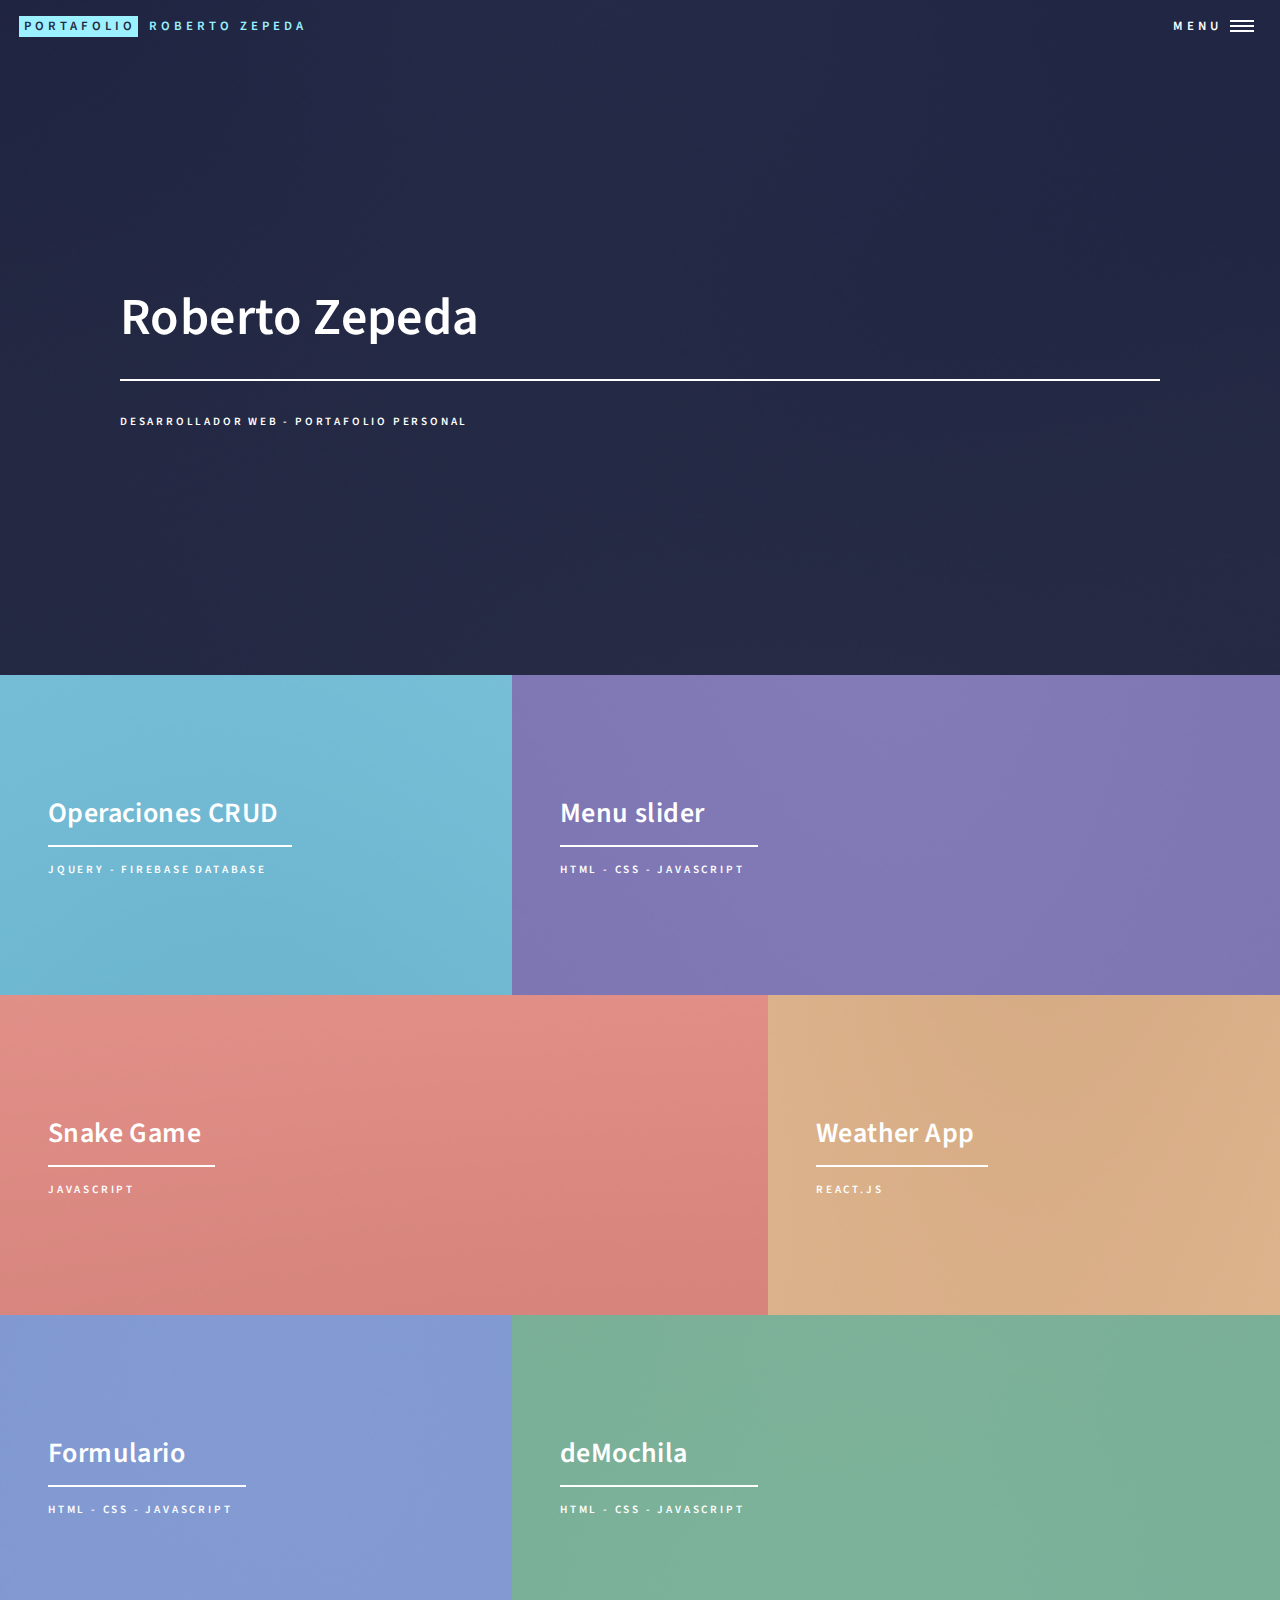
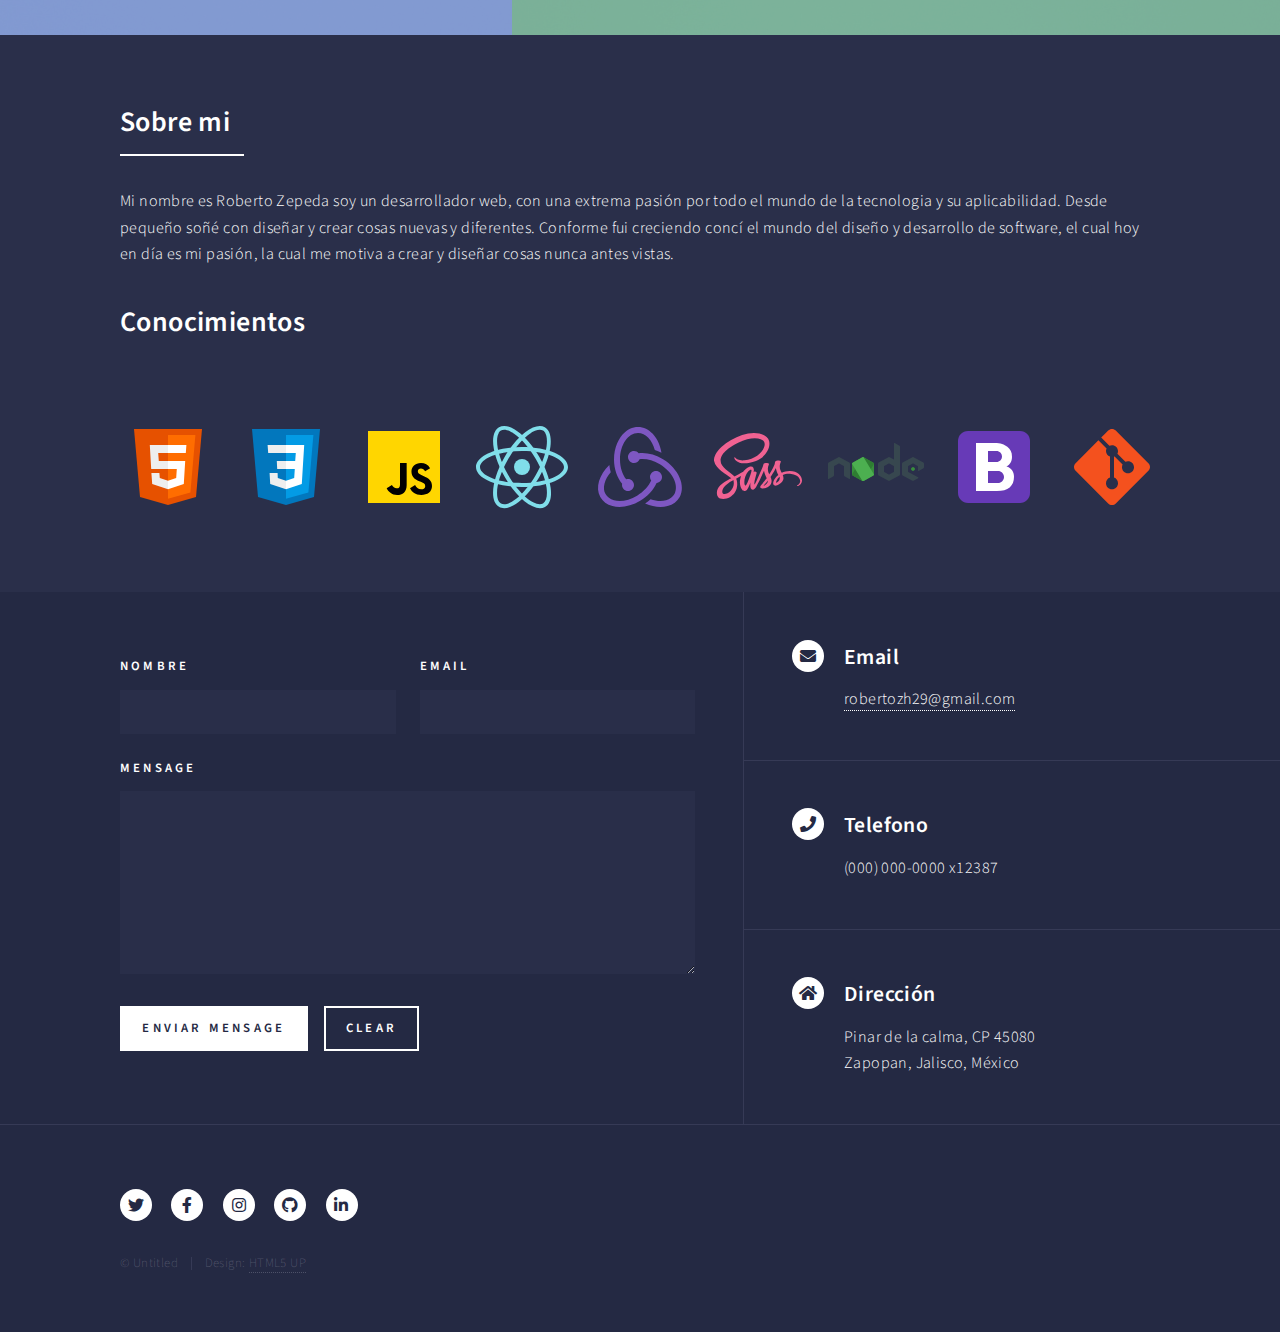
==== index.html @ 79d181b9 "se agrego proyecto CRUD al portafolio" ====
<!DOCTYPE HTML>
<html>
	<head>
		<title>Roberto Zepeda</title>
		<meta charset="utf-8" />
		<meta name="viewport" content="width=device-width, initial-scale=1, user-scalable=no" />
		<link rel="stylesheet" href="assets/css/main.css" />
		<noscript><link rel="stylesheet" href="assets/css/noscript.css" /></noscript>
	</head>
	<body class="is-preload">

		<!-- Wrapper -->
			<div id="wrapper">

				<!-- Header -->
					<header id="header" class="alt">
						<a href="index.html" class="logo"><strong>Portafolio</strong> <span>Roberto Zepeda</span></a>
						<nav>
							<a href="#menu">Menu</a>
						</nav>
					</header>

				<!-- Menu -->
					<nav id="menu">
						<ul class="links">
							<li><a href="index.html">Inicio</a></li>
							<li><a href="#main">Proyectos</a></li>
							<li><a href="#two">Sobre mi</a></li>
							<li><a href="#contact">Contacto</a></li>
						</ul>
						
					</nav>

				<!-- Banner -->
					<section id="banner" class="major">
						<div class="inner">
							<header class="major">
								<h1>Roberto Zepeda </h1>
							</header>
							<div class="content">
								<p>Desarrollador Web - Portafolio personal</p>
							</div>
						</div>
					</section>

				<!-- Main -->
					<div id="main">

						<!-- One -->
							<section id="one" class="tiles">
								<article>
									<span class="image">
										<img src="images/pic01.jpg" alt="" />
									</span>
									<header class="major">
										<h3><a href="https://robertozh29.github.io/CRUD/" target="_blank" class="link">Operaciones CRUD</a></h3>
										<p>Jquery - Firebase database</p>
									</header>
								</article>
								<article>
									<span class="image">
										<img src="images/pic02.jpg" alt="" />
									</span>
									<header class="major">
										<h3><a href="https://robertozh29.github.io/menu-slider/" target="_blank" class="link">Menu slider</a></h3>
										<p>HTML - CSS - JavaScript</p>
									</header>
								</article>
								<article>
									<span class="image">
										<img src="images/pic03.jpg" alt="" />
									</span>
									<header class="major">
										<h3><a href="https://robertozh29.github.io/snakegame/" target="_blank" class="link">Snake Game</a></h3>
										<p>JavaScript</p>
									</header>
								</article>
								<article>
									<span class="image">
										<img src="images/pic04.jpg" alt="" />
									</span>
									<header class="major">
										<h3><a href="https://weather-app-c31f2.web.app/" target="_blank"  class="link">Weather App</a></h3>
										<p>React.js</p>
									</header>
								</article>
								<article>
									<span class="image">
										<img src="images/pic05.jpg" alt="" />
									</span>
									<header class="major">
										<h3><a href="form-validator/index.html" target="_blank" class="link">Formulario</a></h3>
										<p>HTML - CSS - JavaScript</p>
									</header>
								</article>
								<article>
									<span class="image">
										<img src="images/pic06.jpg" alt="" />
									</span>
									<header class="major">
										<h3><a href="https://robertozh29.github.io/deMochila/" target="_blank" class="link">deMochila</a></h3>
										<p>HTML - CSS - JavaScript</p>
									</header>
								</article>
							</section>

						<!-- Two -->
							<section id="two">
								<div class="inner">
									<header class="major">
										<h2>Sobre mi</h2>
									</header>
									<p>Mi nombre es Roberto Zepeda soy un desarrollador web, con una extrema pasión por todo el mundo de la tecnologia y su aplicabilidad. Desde pequeño soñé con diseñar y crear cosas nuevas y diferentes. Conforme fui creciendo concí el mundo del diseño y desarrollo de software, el cual hoy en día es mi pasión, la cual me motiva a crear y diseñar cosas nunca antes vistas.</p>
									<h2>Conocimientos</h2>
									<div class="conocimientos">
										<img src="img/html.svg" alt="HTML5">
										<img src="img/css.svg" alt="CSS3">
										<img src="img/JS.svg" alt="JavaScript">
										<img src="img/react.svg" alt="React.js">
										<img src="img/redux.svg" alt="Redux">
										<img src="img/sass.svg" alt="sass">
										<img src="img/node.svg" alt="Node.js">
										<img src="img/bootstrap.svg" alt="Bootstrap">
										<img src="img/git.svg" alt="Git">
										
										
										
										

										
									</div>
									
								</div>
							</section>

					</div>

				<!-- Contact -->
					<section id="contact">
						<div class="inner">
							<section>
								<form method="post" action="#">
									<div class="fields">
										<div class="field half">
											<label for="name">Nombre</label>
											<input type="text" name="name" id="name" />
										</div>
										<div class="field half">
											<label for="email">Email</label>
											<input type="text" name="email" id="email" />
										</div>
										<div class="field">
											<label for="message">Mensage</label>
											<textarea name="message" id="message" rows="6"></textarea>
										</div>
									</div>
									<ul class="actions">
										<li><input type="submit" value="Enviar Mensage" class="primary" /></li>
										<li><input type="reset" value="Clear" /></li>
									</ul>
								</form>
							</section>
							<section class="split">
								<section>
									<div class="contact-method">
										<span class="icon solid alt fa-envelope"></span>
										<h3>Email</h3>
										<a href="#">robertozh29@gmail.com</a>
									</div>
								</section>
								<section>
									<div class="contact-method">
										<span class="icon solid alt fa-phone"></span>
										<h3>Telefono</h3>
										<span>(000) 000-0000 x12387</span>
									</div>
								</section>
								<section>
									<div class="contact-method">
										<span class="icon solid alt fa-home"></span>
										<h3>Dirección</h3>
										<span>Pinar de la calma, CP 45080<br />
											Zapopan, Jalisco, México</span>
									</div>
								</section>
							</section>
						</div>
					</section>

				<!-- Footer -->
					<footer id="footer">
						<div class="inner">
							<ul class="icons">
								<li><a href="#" class="icon brands alt fa-twitter"><span class="label">Twitter</span></a></li>
								<li><a href="#" class="icon brands alt fa-facebook-f"><span class="label">Facebook</span></a></li>
								<li><a target="_blank" href="https://www.instagram.com/roberto__zepeda/" class="icon brands alt fa-instagram"><span class="label">Instagram</span></a></li>
								<li><a href="#" class="icon brands alt fa-github"><span class="label">GitHub</span></a></li>
								<li><a href="#" class="icon brands alt fa-linkedin-in"><span class="label">LinkedIn</span></a></li>
							</ul>
							<ul class="copyright">
								<li>&copy; Untitled</li><li>Design: <a href="https://html5up.net">HTML5 UP</a></li>
							</ul>
						</div>
					</footer>

			</div>

		<!-- Scripts -->
			<script src="assets/js/jquery.min.js"></script>
			<script src="assets/js/jquery.scrolly.min.js"></script>
			<script src="assets/js/jquery.scrollex.min.js"></script>
			<script src="assets/js/browser.min.js"></script>
			<script src="assets/js/breakpoints.min.js"></script>
			<script src="assets/js/util.js"></script>
			<script src="assets/js/main.js"></script>

	</body>
</html>
---- assets/css/main.css ----
@import url(fontawesome-all.min.css);
@import url("https://fonts.googleapis.com/css?family=Source+Sans+Pro:300,300italic,600,600italic");


html, body, div, span, applet, object,
iframe, h1, h2, h3, h4, h5, h6, p, blockquote,
pre, a, abbr, acronym, address, big, cite,
code, del, dfn, em, img, ins, kbd, q, s, samp,
small, strike, strong, sub, sup, tt, var, b,
u, i, center, dl, dt, dd, ol, ul, li, fieldset,
form, label, legend, table, caption, tbody,
tfoot, thead, tr, th, td, article, aside,
canvas, details, embed, figure, figcaption,
footer, header, hgroup, menu, nav, output, ruby,
section, summary, time, mark, audio, video {
	margin: 0;
	padding: 0;
	border: 0;
	font-size: 100%;
	font: inherit;
	vertical-align: baseline;}

article, aside, details, figcaption, figure,
footer, header, hgroup, menu, nav, section {
	display: block;}

body {
	line-height: 1;
}

ol, ul {
	list-style: none;
}

blockquote, q {
	quotes: none;
}

	blockquote:before, blockquote:after, q:before, q:after {
		content: '';
		content: none;
	}

table {
	border-collapse: collapse;
	border-spacing: 0;
}

body {
	-webkit-text-size-adjust: none;
}

mark {
	background-color: transparent;
	color: inherit;
}

input::-moz-focus-inner {
	border: 0;
	padding: 0;
}

input, select, textarea {
	-moz-appearance: none;
	-webkit-appearance: none;
	-ms-appearance: none;
	appearance: none;
}

/* Basic */

	@-ms-viewport {
		width: device-width;
	}

	body {
		-ms-overflow-style: scrollbar;
	}

	@media screen and (max-width: 480px) {

		html, body {
			min-width: 320px;
		}

	}

	html {
		box-sizing: border-box;
	}

	*, *:before, *:after {
		box-sizing: inherit;
	}

	body {
		background: #242943;
	}

		body.is-preload *, body.is-preload *:before, body.is-preload *:after {
			-moz-animation: none !important;
			-webkit-animation: none !important;
			-ms-animation: none !important;
			animation: none !important;
			-moz-transition: none !important;
			-webkit-transition: none !important;
			-ms-transition: none !important;
			transition: none !important;
		}

/* Type */

	body, input, select, textarea {
		color: #ffffff;
		font-family: "Source Sans Pro", Helvetica, sans-serif;
		font-size: 17pt;
		font-weight: 300;
		letter-spacing: 0.025em;
		line-height: 1.65;
	}

		@media screen and (max-width: 1680px) {

			body, input, select, textarea {
				font-size: 14pt;
			}

		}

		@media screen and (max-width: 1280px) {

			body, input, select, textarea {
				font-size: 12pt;
			}

		}

		@media screen and (max-width: 360px) {

			body, input, select, textarea {
				font-size: 11pt;
			}

		}

	a {
		-moz-transition: color 0.2s ease-in-out, border-bottom-color 0.2s ease-in-out;
		-webkit-transition: color 0.2s ease-in-out, border-bottom-color 0.2s ease-in-out;
		-ms-transition: color 0.2s ease-in-out, border-bottom-color 0.2s ease-in-out;
		transition: color 0.2s ease-in-out, border-bottom-color 0.2s ease-in-out;
		border-bottom: dotted 1px;
		color: inherit;
		text-decoration: none;
	}

		a:hover {
			border-bottom-color: transparent;
			color: #9bf1ff !important;
		}

		a:active {
			color: #53e3fb !important;
		}

	strong, b {
		color: #ffffff;
		font-weight: 600;
	}

	em, i {
		font-style: italic;
	}

	p {
		margin: 0 0 2em 0;
	}

	h1, h2, h3, h4, h5, h6 {
		color: #ffffff;
		font-weight: 600;
		line-height: 1.65;
		margin: 0 0 1em 0;
	}

		h1 a, h2 a, h3 a, h4 a, h5 a, h6 a {
			color: inherit;
			border-bottom: 0;
		}

	h1 {
		font-size: 2.5em;
	}

	h2 {
		font-size: 1.75em;
	}

	h3 {
		font-size: 1.35em;
	}

	h4 {
		font-size: 1.1em;
	}

	h5 {
		font-size: 0.9em;
	}

	h6 {
		font-size: 0.7em;
	}

	@media screen and (max-width: 736px) {

		h1 {
			font-size: 2em;
		}

		h2 {
			font-size: 1.5em;
		}

		h3 {
			font-size: 1.25em;
		}

	}

	sub {
		font-size: 0.8em;
		position: relative;
		top: 0.5em;
	}

	sup {
		font-size: 0.8em;
		position: relative;
		top: -0.5em;
	}

	blockquote {
		border-left: solid 4px rgba(212, 212, 255, 0.1);
		font-style: italic;
		margin: 0 0 2em 0;
		padding: 0.5em 0 0.5em 2em;
	}

	code {
		background: rgba(212, 212, 255, 0.035);
		font-family: "Courier New", monospace;
		font-size: 0.9em;
		margin: 0 0.25em;
		padding: 0.25em 0.65em;
	}

	pre {
		-webkit-overflow-scrolling: touch;
		font-family: "Courier New", monospace;
		font-size: 0.9em;
		margin: 0 0 2em 0;
	}

		pre code {
			display: block;
			line-height: 1.75;
			padding: 1em 1.5em;
			overflow-x: auto;
		}

	hr {
		border: 0;
		border-bottom: solid 1px rgba(212, 212, 255, 0.1);
		margin: 2em 0;
	}

		hr.major {
			margin: 3em 0;
		}

	.align-left {
		text-align: left;
	}

	.align-center {
		text-align: center;
	}

	.align-right {
		text-align: right;
	}

/* Row */

	.row {
		display: flex;
		flex-wrap: wrap;
		box-sizing: border-box;
		align-items: stretch;
	}

		.row > * {
			box-sizing: border-box;
		}

		.row.gtr-uniform > * > :last-child {
			margin-bottom: 0;
		}

		.row.aln-left {
			justify-content: flex-start;
		}

		.row.aln-center {
			justify-content: center;
		}

		.row.aln-right {
			justify-content: flex-end;
		}

		.row.aln-top {
			align-items: flex-start;
		}

		.row.aln-middle {
			align-items: center;
		}

		.row.aln-bottom {
			align-items: flex-end;
		}

		.row > .imp {
			order: -1;
		}

		.row > .col-1 {
			width: 8.33333%;
		}

		.row > .off-1 {
			margin-left: 8.33333%;
		}

		.row > .col-2 {
			width: 16.66667%;
		}

		.row > .off-2 {
			margin-left: 16.66667%;
		}

		.row > .col-3 {
			width: 25%;
		}

		.row > .off-3 {
			margin-left: 25%;
		}

		.row > .col-4 {
			width: 33.33333%;
		}

		.row > .off-4 {
			margin-left: 33.33333%;
		}

		.row > .col-5 {
			width: 41.66667%;
		}

		.row > .off-5 {
			margin-left: 41.66667%;
		}

		.row > .col-6 {
			width: 50%;
		}

		.row > .off-6 {
			margin-left: 50%;
		}

		.row > .col-7 {
			width: 58.33333%;
		}

		.row > .off-7 {
			margin-left: 58.33333%;
		}

		.row > .col-8 {
			width: 66.66667%;
		}

		.row > .off-8 {
			margin-left: 66.66667%;
		}

		.row > .col-9 {
			width: 75%;
		}

		.row > .off-9 {
			margin-left: 75%;
		}

		.row > .col-10 {
			width: 83.33333%;
		}

		.row > .off-10 {
			margin-left: 83.33333%;
		}

		.row > .col-11 {
			width: 91.66667%;
		}

		.row > .off-11 {
			margin-left: 91.66667%;
		}

		.row > .col-12 {
			width: 100%;
		}

		.row > .off-12 {
			margin-left: 100%;
		}

		.row.gtr-0 {
			margin-top: 0;
			margin-left: 0em;
		}

			.row.gtr-0 > * {
				padding: 0 0 0 0em;
			}

			.row.gtr-0.gtr-uniform {
				margin-top: 0em;
			}

				.row.gtr-0.gtr-uniform > * {
					padding-top: 0em;
				}

		.row.gtr-25 {
			margin-top: 0;
			margin-left: -0.5em;
		}

			.row.gtr-25 > * {
				padding: 0 0 0 0.5em;
			}

			.row.gtr-25.gtr-uniform {
				margin-top: -0.5em;
			}

				.row.gtr-25.gtr-uniform > * {
					padding-top: 0.5em;
				}

		.row.gtr-50 {
			margin-top: 0;
			margin-left: -1em;
		}

			.row.gtr-50 > * {
				padding: 0 0 0 1em;
			}

			.row.gtr-50.gtr-uniform {
				margin-top: -1em;
			}

				.row.gtr-50.gtr-uniform > * {
					padding-top: 1em;
				}

		.row {
			margin-top: 0;
			margin-left: -2em;
		}

			.row > * {
				padding: 0 0 0 2em;
			}

			.row.gtr-uniform {
				margin-top: -2em;
			}

				.row.gtr-uniform > * {
					padding-top: 2em;
				}

		.row.gtr-150 {
			margin-top: 0;
			margin-left: -3em;
		}

			.row.gtr-150 > * {
				padding: 0 0 0 3em;
			}

			.row.gtr-150.gtr-uniform {
				margin-top: -3em;
			}

				.row.gtr-150.gtr-uniform > * {
					padding-top: 3em;
				}

		.row.gtr-200 {
			margin-top: 0;
			margin-left: -4em;
		}

			.row.gtr-200 > * {
				padding: 0 0 0 4em;
			}

			.row.gtr-200.gtr-uniform {
				margin-top: -4em;
			}

				.row.gtr-200.gtr-uniform > * {
					padding-top: 4em;
				}

		@media screen and (max-width: 1680px) {

			.row {
				display: flex;
				flex-wrap: wrap;
				box-sizing: border-box;
				align-items: stretch;
			}

				.row > * {
					box-sizing: border-box;
				}

				.row.gtr-uniform > * > :last-child {
					margin-bottom: 0;
				}

				.row.aln-left {
					justify-content: flex-start;
				}

				.row.aln-center {
					justify-content: center;
				}

				.row.aln-right {
					justify-content: flex-end;
				}

				.row.aln-top {
					align-items: flex-start;
				}

				.row.aln-middle {
					align-items: center;
				}

				.row.aln-bottom {
					align-items: flex-end;
				}

				.row > .imp-xlarge {
					order: -1;
				}

				.row > .col-1-xlarge {
					width: 8.33333%;
				}

				.row > .off-1-xlarge {
					margin-left: 8.33333%;
				}

				.row > .col-2-xlarge {
					width: 16.66667%;
				}

				.row > .off-2-xlarge {
					margin-left: 16.66667%;
				}

				.row > .col-3-xlarge {
					width: 25%;
				}

				.row > .off-3-xlarge {
					margin-left: 25%;
				}

				.row > .col-4-xlarge {
					width: 33.33333%;
				}

				.row > .off-4-xlarge {
					margin-left: 33.33333%;
				}

				.row > .col-5-xlarge {
					width: 41.66667%;
				}

				.row > .off-5-xlarge {
					margin-left: 41.66667%;
				}

				.row > .col-6-xlarge {
					width: 50%;
				}

				.row > .off-6-xlarge {
					margin-left: 50%;
				}

				.row > .col-7-xlarge {
					width: 58.33333%;
				}

				.row > .off-7-xlarge {
					margin-left: 58.33333%;
				}

				.row > .col-8-xlarge {
					width: 66.66667%;
				}

				.row > .off-8-xlarge {
					margin-left: 66.66667%;
				}

				.row > .col-9-xlarge {
					width: 75%;
				}

				.row > .off-9-xlarge {
					margin-left: 75%;
				}

				.row > .col-10-xlarge {
					width: 83.33333%;
				}

				.row > .off-10-xlarge {
					margin-left: 83.33333%;
				}

				.row > .col-11-xlarge {
					width: 91.66667%;
				}

				.row > .off-11-xlarge {
					margin-left: 91.66667%;
				}

				.row > .col-12-xlarge {
					width: 100%;
				}

				.row > .off-12-xlarge {
					margin-left: 100%;
				}

				.row.gtr-0 {
					margin-top: 0;
					margin-left: 0em;
				}

					.row.gtr-0 > * {
						padding: 0 0 0 0em;
					}

					.row.gtr-0.gtr-uniform {
						margin-top: 0em;
					}

						.row.gtr-0.gtr-uniform > * {
							padding-top: 0em;
						}

				.row.gtr-25 {
					margin-top: 0;
					margin-left: -0.5em;
				}

					.row.gtr-25 > * {
						padding: 0 0 0 0.5em;
					}

					.row.gtr-25.gtr-uniform {
						margin-top: -0.5em;
					}

						.row.gtr-25.gtr-uniform > * {
							padding-top: 0.5em;
						}

				.row.gtr-50 {
					margin-top: 0;
					margin-left: -1em;
				}

					.row.gtr-50 > * {
						padding: 0 0 0 1em;
					}

					.row.gtr-50.gtr-uniform {
						margin-top: -1em;
					}

						.row.gtr-50.gtr-uniform > * {
							padding-top: 1em;
						}

				.row {
					margin-top: 0;
					margin-left: -2em;
				}

					.row > * {
						padding: 0 0 0 2em;
					}

					.row.gtr-uniform {
						margin-top: -2em;
					}

						.row.gtr-uniform > * {
							padding-top: 2em;
						}

				.row.gtr-150 {
					margin-top: 0;
					margin-left: -3em;
				}

					.row.gtr-150 > * {
						padding: 0 0 0 3em;
					}

					.row.gtr-150.gtr-uniform {
						margin-top: -3em;
					}

						.row.gtr-150.gtr-uniform > * {
							padding-top: 3em;
						}

				.row.gtr-200 {
					margin-top: 0;
					margin-left: -4em;
				}

					.row.gtr-200 > * {
						padding: 0 0 0 4em;
					}

					.row.gtr-200.gtr-uniform {
						margin-top: -4em;
					}

						.row.gtr-200.gtr-uniform > * {
							padding-top: 4em;
						}

		}

		@media screen and (max-width: 1280px) {

			.row {
				display: flex;
				flex-wrap: wrap;
				box-sizing: border-box;
				align-items: stretch;
			}

				.row > * {
					box-sizing: border-box;
				}

				.row.gtr-uniform > * > :last-child {
					margin-bottom: 0;
				}

				.row.aln-left {
					justify-content: flex-start;
				}

				.row.aln-center {
					justify-content: center;
				}

				.row.aln-right {
					justify-content: flex-end;
				}

				.row.aln-top {
					align-items: flex-start;
				}

				.row.aln-middle {
					align-items: center;
				}

				.row.aln-bottom {
					align-items: flex-end;
				}

				.row > .imp-large {
					order: -1;
				}

				.row > .col-1-large {
					width: 8.33333%;
				}

				.row > .off-1-large {
					margin-left: 8.33333%;
				}

				.row > .col-2-large {
					width: 16.66667%;
				}

				.row > .off-2-large {
					margin-left: 16.66667%;
				}

				.row > .col-3-large {
					width: 25%;
				}

				.row > .off-3-large {
					margin-left: 25%;
				}

				.row > .col-4-large {
					width: 33.33333%;
				}

				.row > .off-4-large {
					margin-left: 33.33333%;
				}

				.row > .col-5-large {
					width: 41.66667%;
				}

				.row > .off-5-large {
					margin-left: 41.66667%;
				}

				.row > .col-6-large {
					width: 50%;
				}

				.row > .off-6-large {
					margin-left: 50%;
				}

				.row > .col-7-large {
					width: 58.33333%;
				}

				.row > .off-7-large {
					margin-left: 58.33333%;
				}

				.row > .col-8-large {
					width: 66.66667%;
				}

				.row > .off-8-large {
					margin-left: 66.66667%;
				}

				.row > .col-9-large {
					width: 75%;
				}

				.row > .off-9-large {
					margin-left: 75%;
				}

				.row > .col-10-large {
					width: 83.33333%;
				}

				.row > .off-10-large {
					margin-left: 83.33333%;
				}

				.row > .col-11-large {
					width: 91.66667%;
				}

				.row > .off-11-large {
					margin-left: 91.66667%;
				}

				.row > .col-12-large {
					width: 100%;
				}

				.row > .off-12-large {
					margin-left: 100%;
				}

				.row.gtr-0 {
					margin-top: 0;
					margin-left: 0em;
				}

					.row.gtr-0 > * {
						padding: 0 0 0 0em;
					}

					.row.gtr-0.gtr-uniform {
						margin-top: 0em;
					}

						.row.gtr-0.gtr-uniform > * {
							padding-top: 0em;
						}

				.row.gtr-25 {
					margin-top: 0;
					margin-left: -0.375em;
				}

					.row.gtr-25 > * {
						padding: 0 0 0 0.375em;
					}

					.row.gtr-25.gtr-uniform {
						margin-top: -0.375em;
					}

						.row.gtr-25.gtr-uniform > * {
							padding-top: 0.375em;
						}

				.row.gtr-50 {
					margin-top: 0;
					margin-left: -0.75em;
				}

					.row.gtr-50 > * {
						padding: 0 0 0 0.75em;
					}

					.row.gtr-50.gtr-uniform {
						margin-top: -0.75em;
					}

						.row.gtr-50.gtr-uniform > * {
							padding-top: 0.75em;
						}

				.row {
					margin-top: 0;
					margin-left: -1.5em;
				}

					.row > * {
						padding: 0 0 0 1.5em;
					}

					.row.gtr-uniform {
						margin-top: -1.5em;
					}

						.row.gtr-uniform > * {
							padding-top: 1.5em;
						}

				.row.gtr-150 {
					margin-top: 0;
					margin-left: -2.25em;
				}

					.row.gtr-150 > * {
						padding: 0 0 0 2.25em;
					}

					.row.gtr-150.gtr-uniform {
						margin-top: -2.25em;
					}

						.row.gtr-150.gtr-uniform > * {
							padding-top: 2.25em;
						}

				.row.gtr-200 {
					margin-top: 0;
					margin-left: -3em;
				}

					.row.gtr-200 > * {
						padding: 0 0 0 3em;
					}

					.row.gtr-200.gtr-uniform {
						margin-top: -3em;
					}

						.row.gtr-200.gtr-uniform > * {
							padding-top: 3em;
						}

		}

		@media screen and (max-width: 980px) {

			.row {
				display: flex;
				flex-wrap: wrap;
				box-sizing: border-box;
				align-items: stretch;
			}

				.row > * {
					box-sizing: border-box;
				}

				.row.gtr-uniform > * > :last-child {
					margin-bottom: 0;
				}

				.row.aln-left {
					justify-content: flex-start;
				}

				.row.aln-center {
					justify-content: center;
				}

				.row.aln-right {
					justify-content: flex-end;
				}

				.row.aln-top {
					align-items: flex-start;
				}

				.row.aln-middle {
					align-items: center;
				}

				.row.aln-bottom {
					align-items: flex-end;
				}

				.row > .imp-medium {
					order: -1;
				}

				.row > .col-1-medium {
					width: 8.33333%;
				}

				.row > .off-1-medium {
					margin-left: 8.33333%;
				}

				.row > .col-2-medium {
					width: 16.66667%;
				}

				.row > .off-2-medium {
					margin-left: 16.66667%;
				}

				.row > .col-3-medium {
					width: 25%;
				}

				.row > .off-3-medium {
					margin-left: 25%;
				}

				.row > .col-4-medium {
					width: 33.33333%;
				}

				.row > .off-4-medium {
					margin-left: 33.33333%;
				}

				.row > .col-5-medium {
					width: 41.66667%;
				}

				.row > .off-5-medium {
					margin-left: 41.66667%;
				}

				.row > .col-6-medium {
					width: 50%;
				}

				.row > .off-6-medium {
					margin-left: 50%;
				}

				.row > .col-7-medium {
					width: 58.33333%;
				}

				.row > .off-7-medium {
					margin-left: 58.33333%;
				}

				.row > .col-8-medium {
					width: 66.66667%;
				}

				.row > .off-8-medium {
					margin-left: 66.66667%;
				}

				.row > .col-9-medium {
					width: 75%;
				}

				.row > .off-9-medium {
					margin-left: 75%;
				}

				.row > .col-10-medium {
					width: 83.33333%;
				}

				.row > .off-10-medium {
					margin-left: 83.33333%;
				}

				.row > .col-11-medium {
					width: 91.66667%;
				}

				.row > .off-11-medium {
					margin-left: 91.66667%;
				}

				.row > .col-12-medium {
					width: 100%;
				}

				.row > .off-12-medium {
					margin-left: 100%;
				}

				.row.gtr-0 {
					margin-top: 0;
					margin-left: 0em;
				}

					.row.gtr-0 > * {
						padding: 0 0 0 0em;
					}

					.row.gtr-0.gtr-uniform {
						margin-top: 0em;
					}

						.row.gtr-0.gtr-uniform > * {
							padding-top: 0em;
						}

				.row.gtr-25 {
					margin-top: 0;
					margin-left: -0.375em;
				}

					.row.gtr-25 > * {
						padding: 0 0 0 0.375em;
					}

					.row.gtr-25.gtr-uniform {
						margin-top: -0.375em;
					}

						.row.gtr-25.gtr-uniform > * {
							padding-top: 0.375em;
						}

				.row.gtr-50 {
					margin-top: 0;
					margin-left: -0.75em;
				}

					.row.gtr-50 > * {
						padding: 0 0 0 0.75em;
					}

					.row.gtr-50.gtr-uniform {
						margin-top: -0.75em;
					}

						.row.gtr-50.gtr-uniform > * {
							padding-top: 0.75em;
						}

				.row {
					margin-top: 0;
					margin-left: -1.5em;
				}

					.row > * {
						padding: 0 0 0 1.5em;
					}

					.row.gtr-uniform {
						margin-top: -1.5em;
					}

						.row.gtr-uniform > * {
							padding-top: 1.5em;
						}

				.row.gtr-150 {
					margin-top: 0;
					margin-left: -2.25em;
				}

					.row.gtr-150 > * {
						padding: 0 0 0 2.25em;
					}

					.row.gtr-150.gtr-uniform {
						margin-top: -2.25em;
					}

						.row.gtr-150.gtr-uniform > * {
							padding-top: 2.25em;
						}

				.row.gtr-200 {
					margin-top: 0;
					margin-left: -3em;
				}

					.row.gtr-200 > * {
						padding: 0 0 0 3em;
					}

					.row.gtr-200.gtr-uniform {
						margin-top: -3em;
					}

						.row.gtr-200.gtr-uniform > * {
							padding-top: 3em;
						}

		}

		@media screen and (max-width: 736px) {

			.row {
				display: flex;
				flex-wrap: wrap;
				box-sizing: border-box;
				align-items: stretch;
			}

				.row > * {
					box-sizing: border-box;
				}

				.row.gtr-uniform > * > :last-child {
					margin-bottom: 0;
				}

				.row.aln-left {
					justify-content: flex-start;
				}

				.row.aln-center {
					justify-content: center;
				}

				.row.aln-right {
					justify-content: flex-end;
				}

				.row.aln-top {
					align-items: flex-start;
				}

				.row.aln-middle {
					align-items: center;
				}

				.row.aln-bottom {
					align-items: flex-end;
				}

				.row > .imp-small {
					order: -1;
				}

				.row > .col-1-small {
					width: 8.33333%;
				}

				.row > .off-1-small {
					margin-left: 8.33333%;
				}

				.row > .col-2-small {
					width: 16.66667%;
				}

				.row > .off-2-small {
					margin-left: 16.66667%;
				}

				.row > .col-3-small {
					width: 25%;
				}

				.row > .off-3-small {
					margin-left: 25%;
				}

				.row > .col-4-small {
					width: 33.33333%;
				}

				.row > .off-4-small {
					margin-left: 33.33333%;
				}

				.row > .col-5-small {
					width: 41.66667%;
				}

				.row > .off-5-small {
					margin-left: 41.66667%;
				}

				.row > .col-6-small {
					width: 50%;
				}

				.row > .off-6-small {
					margin-left: 50%;
				}

				.row > .col-7-small {
					width: 58.33333%;
				}

				.row > .off-7-small {
					margin-left: 58.33333%;
				}

				.row > .col-8-small {
					width: 66.66667%;
				}

				.row > .off-8-small {
					margin-left: 66.66667%;
				}

				.row > .col-9-small {
					width: 75%;
				}

				.row > .off-9-small {
					margin-left: 75%;
				}

				.row > .col-10-small {
					width: 83.33333%;
				}

				.row > .off-10-small {
					margin-left: 83.33333%;
				}

				.row > .col-11-small {
					width: 91.66667%;
				}

				.row > .off-11-small {
					margin-left: 91.66667%;
				}

				.row > .col-12-small {
					width: 100%;
				}

				.row > .off-12-small {
					margin-left: 100%;
				}

				.row.gtr-0 {
					margin-top: 0;
					margin-left: 0em;
				}

					.row.gtr-0 > * {
						padding: 0 0 0 0em;
					}

					.row.gtr-0.gtr-uniform {
						margin-top: 0em;
					}

						.row.gtr-0.gtr-uniform > * {
							padding-top: 0em;
						}

				.row.gtr-25 {
					margin-top: 0;
					margin-left: -0.3125em;
				}

					.row.gtr-25 > * {
						padding: 0 0 0 0.3125em;
					}

					.row.gtr-25.gtr-uniform {
						margin-top: -0.3125em;
					}

						.row.gtr-25.gtr-uniform > * {
							padding-top: 0.3125em;
						}

				.row.gtr-50 {
					margin-top: 0;
					margin-left: -0.625em;
				}

					.row.gtr-50 > * {
						padding: 0 0 0 0.625em;
					}

					.row.gtr-50.gtr-uniform {
						margin-top: -0.625em;
					}

						.row.gtr-50.gtr-uniform > * {
							padding-top: 0.625em;
						}

				.row {
					margin-top: 0;
					margin-left: -1.25em;
				}

					.row > * {
						padding: 0 0 0 1.25em;
					}

					.row.gtr-uniform {
						margin-top: -1.25em;
					}

						.row.gtr-uniform > * {
							padding-top: 1.25em;
						}

				.row.gtr-150 {
					margin-top: 0;
					margin-left: -1.875em;
				}

					.row.gtr-150 > * {
						padding: 0 0 0 1.875em;
					}

					.row.gtr-150.gtr-uniform {
						margin-top: -1.875em;
					}

						.row.gtr-150.gtr-uniform > * {
							padding-top: 1.875em;
						}

				.row.gtr-200 {
					margin-top: 0;
					margin-left: -2.5em;
				}

					.row.gtr-200 > * {
						padding: 0 0 0 2.5em;
					}

					.row.gtr-200.gtr-uniform {
						margin-top: -2.5em;
					}

						.row.gtr-200.gtr-uniform > * {
							padding-top: 2.5em;
						}

		}

		@media screen and (max-width: 480px) {

			.row {
				display: flex;
				flex-wrap: wrap;
				box-sizing: border-box;
				align-items: stretch;
			}

				.row > * {
					box-sizing: border-box;
				}

				.row.gtr-uniform > * > :last-child {
					margin-bottom: 0;
				}

				.row.aln-left {
					justify-content: flex-start;
				}

				.row.aln-center {
					justify-content: center;
				}

				.row.aln-right {
					justify-content: flex-end;
				}

				.row.aln-top {
					align-items: flex-start;
				}

				.row.aln-middle {
					align-items: center;
				}

				.row.aln-bottom {
					align-items: flex-end;
				}

				.row > .imp-xsmall {
					order: -1;
				}

				.row > .col-1-xsmall {
					width: 8.33333%;
				}

				.row > .off-1-xsmall {
					margin-left: 8.33333%;
				}

				.row > .col-2-xsmall {
					width: 16.66667%;
				}

				.row > .off-2-xsmall {
					margin-left: 16.66667%;
				}

				.row > .col-3-xsmall {
					width: 25%;
				}

				.row > .off-3-xsmall {
					margin-left: 25%;
				}

				.row > .col-4-xsmall {
					width: 33.33333%;
				}

				.row > .off-4-xsmall {
					margin-left: 33.33333%;
				}

				.row > .col-5-xsmall {
					width: 41.66667%;
				}

				.row > .off-5-xsmall {
					margin-left: 41.66667%;
				}

				.row > .col-6-xsmall {
					width: 50%;
				}

				.row > .off-6-xsmall {
					margin-left: 50%;
				}

				.row > .col-7-xsmall {
					width: 58.33333%;
				}

				.row > .off-7-xsmall {
					margin-left: 58.33333%;
				}

				.row > .col-8-xsmall {
					width: 66.66667%;
				}

				.row > .off-8-xsmall {
					margin-left: 66.66667%;
				}

				.row > .col-9-xsmall {
					width: 75%;
				}

				.row > .off-9-xsmall {
					margin-left: 75%;
				}

				.row > .col-10-xsmall {
					width: 83.33333%;
				}

				.row > .off-10-xsmall {
					margin-left: 83.33333%;
				}

				.row > .col-11-xsmall {
					width: 91.66667%;
				}

				.row > .off-11-xsmall {
					margin-left: 91.66667%;
				}

				.row > .col-12-xsmall {
					width: 100%;
				}

				.row > .off-12-xsmall {
					margin-left: 100%;
				}

				.row.gtr-0 {
					margin-top: 0;
					margin-left: 0em;
				}

					.row.gtr-0 > * {
						padding: 0 0 0 0em;
					}

					.row.gtr-0.gtr-uniform {
						margin-top: 0em;
					}

						.row.gtr-0.gtr-uniform > * {
							padding-top: 0em;
						}

				.row.gtr-25 {
					margin-top: 0;
					margin-left: -0.3125em;
				}

					.row.gtr-25 > * {
						padding: 0 0 0 0.3125em;
					}

					.row.gtr-25.gtr-uniform {
						margin-top: -0.3125em;
					}

						.row.gtr-25.gtr-uniform > * {
							padding-top: 0.3125em;
						}

				.row.gtr-50 {
					margin-top: 0;
					margin-left: -0.625em;
				}

					.row.gtr-50 > * {
						padding: 0 0 0 0.625em;
					}

					.row.gtr-50.gtr-uniform {
						margin-top: -0.625em;
					}

						.row.gtr-50.gtr-uniform > * {
							padding-top: 0.625em;
						}

				.row {
					margin-top: 0;
					margin-left: -1.25em;
				}

					.row > * {
						padding: 0 0 0 1.25em;
					}

					.row.gtr-uniform {
						margin-top: -1.25em;
					}

						.row.gtr-uniform > * {
							padding-top: 1.25em;
						}

				.row.gtr-150 {
					margin-top: 0;
					margin-left: -1.875em;
				}

					.row.gtr-150 > * {
						padding: 0 0 0 1.875em;
					}

					.row.gtr-150.gtr-uniform {
						margin-top: -1.875em;
					}

						.row.gtr-150.gtr-uniform > * {
							padding-top: 1.875em;
						}

				.row.gtr-200 {
					margin-top: 0;
					margin-left: -2.5em;
				}

					.row.gtr-200 > * {
						padding: 0 0 0 2.5em;
					}

					.row.gtr-200.gtr-uniform {
						margin-top: -2.5em;
					}

						.row.gtr-200.gtr-uniform > * {
							padding-top: 2.5em;
						}

		}

/* Section/Article */

	section.special, article.special {
		text-align: center;
	}

	header.major {
		width: -moz-max-content;
		width: -webkit-max-content;
		width: -ms-max-content;
		width: max-content;
		margin-bottom: 2em;
	}

		header.major > :first-child {
			margin-bottom: 0;
			width: calc(100% + 0.5em);
		}

			header.major > :first-child:after {
				content: '';
				background-color: #ffffff;
				display: block;
				height: 2px;
				margin: 0.325em 0 0.5em 0;
				width: 100%;
			}

		header.major > p {
			font-size: 0.7em;
			font-weight: 600;
			letter-spacing: 0.25em;
			margin-bottom: 0;
			text-transform: uppercase;
		}

		body.is-ie header.major > :first-child:after {
			max-width: 9em;
		}

		body.is-ie header.major > h1:after {
			max-width: 100% !important;
		}

	@media screen and (max-width: 736px) {

		header.major > p br {
			display: none;
		}

	}

/* Form */

	form {
		margin: 0 0 2em 0;
	}

		form > :last-child {
			margin-bottom: 0;
		}

		form > .fields {
			display: -moz-flex;
			display: -webkit-flex;
			display: -ms-flex;
			display: flex;
			-moz-flex-wrap: wrap;
			-webkit-flex-wrap: wrap;
			-ms-flex-wrap: wrap;
			flex-wrap: wrap;
			width: calc(100% + 3em);
			margin: -1.5em 0 2em -1.5em;
		}

			form > .fields > .field {
				-moz-flex-grow: 0;
				-webkit-flex-grow: 0;
				-ms-flex-grow: 0;
				flex-grow: 0;
				-moz-flex-shrink: 0;
				-webkit-flex-shrink: 0;
				-ms-flex-shrink: 0;
				flex-shrink: 0;
				padding: 1.5em 0 0 1.5em;
				width: calc(100% - 1.5em);
			}

				form > .fields > .field.half {
					width: calc(50% - 0.75em);
				}

				form > .fields > .field.third {
					width: calc(100%/3 - 0.5em);
				}

				form > .fields > .field.quarter {
					width: calc(25% - 0.375em);
				}

		@media screen and (max-width: 480px) {

			form > .fields {
				width: calc(100% + 3em);
				margin: -1.5em 0 2em -1.5em;
			}

				form > .fields > .field {
					padding: 1.5em 0 0 1.5em;
					width: calc(100% - 1.5em);
				}

					form > .fields > .field.half {
						width: calc(100% - 1.5em);
					}

					form > .fields > .field.third {
						width: calc(100% - 1.5em);
					}

					form > .fields > .field.quarter {
						width: calc(100% - 1.5em);
					}

		}

	label {
		color: #ffffff;
		display: block;
		font-size: 0.8em;
		font-weight: 600;
		letter-spacing: 0.25em;
		margin: 0 0 1em 0;
		text-transform: uppercase;
	}

	input[type="text"],
	input[type="password"],
	input[type="email"],
	input[type="tel"],
	input[type="search"],
	input[type="url"],
	select,
	textarea {
		-moz-appearance: none;
		-webkit-appearance: none;
		-ms-appearance: none;
		appearance: none;
		background: rgba(212, 212, 255, 0.035);
		border: none;
		border-radius: 0;
		color: inherit;
		display: block;
		outline: 0;
		padding: 0 1em;
		text-decoration: none;
		width: 100%;
	}

		input[type="text"]:invalid,
		input[type="password"]:invalid,
		input[type="email"]:invalid,
		input[type="tel"]:invalid,
		input[type="search"]:invalid,
		input[type="url"]:invalid,
		select:invalid,
		textarea:invalid {
			box-shadow: none;
		}

		input[type="text"]:focus,
		input[type="password"]:focus,
		input[type="email"]:focus,
		input[type="tel"]:focus,
		input[type="search"]:focus,
		input[type="url"]:focus,
		select:focus,
		textarea:focus {
			border-color: #9bf1ff;
			box-shadow: 0 0 0 2px #9bf1ff;
		}

	select {
		background-image: url("data:image/svg+xml;charset=utf8,%3Csvg xmlns='http://www.w3.org/2000/svg' width='40' height='40' preserveAspectRatio='none' viewBox='0 0 40 40'%3E%3Cpath d='M9.4,12.3l10.4,10.4l10.4-10.4c0.2-0.2,0.5-0.4,0.9-0.4c0.3,0,0.6,0.1,0.9,0.4l3.3,3.3c0.2,0.2,0.4,0.5,0.4,0.9 c0,0.4-0.1,0.6-0.4,0.9L20.7,31.9c-0.2,0.2-0.5,0.4-0.9,0.4c-0.3,0-0.6-0.1-0.9-0.4L4.3,17.3c-0.2-0.2-0.4-0.5-0.4-0.9 c0-0.4,0.1-0.6,0.4-0.9l3.3-3.3c0.2-0.2,0.5-0.4,0.9-0.4S9.1,12.1,9.4,12.3z' fill='rgba(212, 212, 255, 0.1)' /%3E%3C/svg%3E");
		background-size: 1.25rem;
		background-repeat: no-repeat;
		background-position: calc(100% - 1rem) center;
		height: 2.75em;
		padding-right: 2.75em;
		text-overflow: ellipsis;
	}

		select option {
			color: #ffffff;
			background: #242943;
		}

		select:focus::-ms-value {
			background-color: transparent;
		}

		select::-ms-expand {
			display: none;
		}

	input[type="text"],
	input[type="password"],
	input[type="email"],
	input[type="tel"],
	input[type="search"],
	input[type="url"],
	select {
		height: 2.75em;
	}

	textarea {
		padding: 0.75em 1em;
	}

	input[type="checkbox"],
	input[type="radio"] {
		-moz-appearance: none;
		-webkit-appearance: none;
		-ms-appearance: none;
		appearance: none;
		display: block;
		float: left;
		margin-right: -2em;
		opacity: 0;
		width: 1em;
		z-index: -1;
	}

		input[type="checkbox"] + label,
		input[type="radio"] + label {
			text-decoration: none;
			color: #ffffff;
			cursor: pointer;
			display: inline-block;
			font-weight: 300;
			padding-left: 2.65em;
			padding-right: 0.75em;
			position: relative;
		}

			input[type="checkbox"] + label:before,
			input[type="radio"] + label:before {
				-moz-osx-font-smoothing: grayscale;
				-webkit-font-smoothing: antialiased;
				display: inline-block;
				font-style: normal;
				font-variant: normal;
				text-rendering: auto;
				line-height: 1;
				text-transform: none !important;
				font-family: 'Font Awesome 5 Free';
				font-weight: 900;
			}

			input[type="checkbox"] + label:before,
			input[type="radio"] + label:before {
				background: rgba(212, 212, 255, 0.035);
				content: '';
				display: inline-block;
				font-size: 0.8em;
				height: 2.0625em;
				left: 0;
				letter-spacing: 0;
				line-height: 2.0625em;
				position: absolute;
				text-align: center;
				top: 0;
				width: 2.0625em;
			}

		input[type="checkbox"]:checked + label:before,
		input[type="radio"]:checked + label:before {
			background: #ffffff;
			border-color: #9bf1ff;
			content: '\f00c';
			color: #242943;
		}

		input[type="checkbox"]:focus + label:before,
		input[type="radio"]:focus + label:before {
			box-shadow: 0 0 0 2px #9bf1ff;
		}

	input[type="radio"] + label:before {
		border-radius: 100%;
	}

	::-webkit-input-placeholder {
		color: rgba(244, 244, 255, 0.2) !important;
		opacity: 1.0;
	}

	:-moz-placeholder {
		color: rgba(244, 244, 255, 0.2) !important;
		opacity: 1.0;
	}

	::-moz-placeholder {
		color: rgba(244, 244, 255, 0.2) !important;
		opacity: 1.0;
	}

	:-ms-input-placeholder {
		color: rgba(244, 244, 255, 0.2) !important;
		opacity: 1.0;
	}

/* Box */

	.box {
		border: solid 1px rgba(212, 212, 255, 0.1);
		margin-bottom: 2em;
		padding: 1.5em;
	}

		.box > :last-child,
		.box > :last-child > :last-child,
		.box > :last-child > :last-child > :last-child {
			margin-bottom: 0;
		}

		.box.alt {
			border: 0;
			border-radius: 0;
			padding: 0;
		}

/* Icon */

	.icon {
		text-decoration: none;
		border-bottom: none;
		position: relative;
	}

		.icon:before {
			-moz-osx-font-smoothing: grayscale;
			-webkit-font-smoothing: antialiased;
			display: inline-block;
			font-style: normal;
			font-variant: normal;
			text-rendering: auto;
			line-height: 1;
			text-transform: none !important;
			font-family: 'Font Awesome 5 Free';
			font-weight: 400;
		}

		.icon > .label {
			display: none;
		}

		.icon:before {
			line-height: inherit;
		}

		.icon.solid:before {
			font-weight: 900;
		}

		.icon.brands:before {
			font-family: 'Font Awesome 5 Brands';
		}

		.icon.alt:before {
			background-color: #ffffff;
			border-radius: 100%;
			color: #242943;
			display: inline-block;
			height: 2em;
			line-height: 2em;
			text-align: center;
			width: 2em;
		}

	a.icon.alt:before {
		-moz-transition: background-color 0.2s ease-in-out;
		-webkit-transition: background-color 0.2s ease-in-out;
		-ms-transition: background-color 0.2s ease-in-out;
		transition: background-color 0.2s ease-in-out;
	}

	a.icon.alt:hover:before {
		background-color: #6fc3df;
	}

	a.icon.alt:active:before {
		background-color: #37a6cb;
	}

/* Image */

	.image {
		border: 0;
		display: inline-block;
		position: relative;
	}

		.image img {
			display: block;
		}

		.image.left, .image.right {
			max-width: 30%;
		}

			.image.left img, .image.right img {
				width: 100%;
			}

		.image.left {
			float: left;
			margin: 0 1.5em 1.25em 0;
			top: 0.25em;
		}

		.image.right {
			float: right;
			margin: 0 0 1.25em 1.5em;
			top: 0.25em;
		}

		.image.fit {
			display: block;
			margin: 0 0 2em 0;
			width: 100%;
		}

			.image.fit img {
				width: 100%;
			}

		.image.main {
			display: block;
			margin: 2.5em 0;
			width: 100%;
		}

			.image.main img {
				width: 100%;
			}

			@media screen and (max-width: 736px) {

				.image.main {
					margin: 1.5em 0;
				}

			}

/* List */

	ol {
		list-style: decimal;
		margin: 0 0 2em 0;
		padding-left: 1.25em;
	}

		ol li {
			padding-left: 0.25em;
		}

	ul {
		list-style: disc;
		margin: 0 0 2em 0;
		padding-left: 1em;
	}

		ul li {
			padding-left: 0.5em;
		}

		ul.alt {
			list-style: none;
			padding-left: 0;
		}

			ul.alt li {
				border-top: solid 1px rgba(212, 212, 255, 0.1);
				padding: 0.5em 0;
			}

				ul.alt li:first-child {
					border-top: 0;
					padding-top: 0;
				}

	dl {
		margin: 0 0 2em 0;
	}

		dl dt {
			display: block;
			font-weight: 600;
			margin: 0 0 1em 0;
		}

		dl dd {
			margin-left: 2em;
		}

/* Actions */

	ul.actions {
		display: -moz-flex;
		display: -webkit-flex;
		display: -ms-flex;
		display: flex;
		cursor: default;
		list-style: none;
		margin-left: -1em;
		padding-left: 0;
	}

		ul.actions li {
			padding: 0 0 0 1em;
			vertical-align: middle;
		}

		ul.actions.special {
			-moz-justify-content: center;
			-webkit-justify-content: center;
			-ms-justify-content: center;
			justify-content: center;
			width: 100%;
			margin-left: 0;
		}

			ul.actions.special li:first-child {
				padding-left: 0;
			}

		ul.actions.stacked {
			-moz-flex-direction: column;
			-webkit-flex-direction: column;
			-ms-flex-direction: column;
			flex-direction: column;
			margin-left: 0;
		}

			ul.actions.stacked li {
				padding: 1.3em 0 0 0;
			}

				ul.actions.stacked li:first-child {
					padding-top: 0;
				}

		ul.actions.fit {
			width: calc(100% + 1em);
		}

			ul.actions.fit li {
				-moz-flex-grow: 1;
				-webkit-flex-grow: 1;
				-ms-flex-grow: 1;
				flex-grow: 1;
				-moz-flex-shrink: 1;
				-webkit-flex-shrink: 1;
				-ms-flex-shrink: 1;
				flex-shrink: 1;
				width: 100%;
			}

				ul.actions.fit li > * {
					width: 100%;
				}

			ul.actions.fit.stacked {
				width: 100%;
			}

/* Icons */

	ul.icons {
		cursor: default;
		list-style: none;
		padding-left: 0;
	}

		ul.icons li {
			display: inline-block;
			padding: 0 1em 0 0;
		}

			ul.icons li:last-child {
				padding-right: 0;
			}

		@media screen and (max-width: 736px) {

			ul.icons li {
				padding: 0 0.75em 0 0;
			}

		}

/* Pagination */

	ul.pagination {
		cursor: default;
		list-style: none;
		padding-left: 0;
	}

		ul.pagination li {
			display: inline-block;
			padding-left: 0;
			vertical-align: middle;
		}

			ul.pagination li > .page {
				-moz-transition: background-color 0.2s ease-in-out, color 0.2s ease-in-out;
				-webkit-transition: background-color 0.2s ease-in-out, color 0.2s ease-in-out;
				-ms-transition: background-color 0.2s ease-in-out, color 0.2s ease-in-out;
				transition: background-color 0.2s ease-in-out, color 0.2s ease-in-out;
				border-bottom: 0;
				display: inline-block;
				font-size: 0.8em;
				font-weight: 600;
				height: 1.5em;
				line-height: 1.5em;
				margin: 0 0.125em;
				min-width: 1.5em;
				padding: 0 0.5em;
				text-align: center;
			}

				ul.pagination li > .page.active {
					background-color: #ffffff;
					color: #242943;
				}

					ul.pagination li > .page.active:hover {
						background-color: #9bf1ff;
						color: #242943 !important;
					}

					ul.pagination li > .page.active:active {
						background-color: #53e3fb;
					}

			ul.pagination li:first-child {
				padding-right: 0.75em;
			}

			ul.pagination li:last-child {
				padding-left: 0.75em;
			}

		@media screen and (max-width: 480px) {

			ul.pagination li:nth-child(n+2):nth-last-child(n+2) {
				display: none;
			}

			ul.pagination li:first-child {
				padding-right: 0;
			}

		}

/* Table */

	.table-wrapper {
		-webkit-overflow-scrolling: touch;
		overflow-x: auto;
	}

	table {
		margin: 0 0 2em 0;
		width: 100%;
	}

		table tbody tr {
			border: solid 1px rgba(212, 212, 255, 0.1);
			border-left: 0;
			border-right: 0;
		}

			table tbody tr:nth-child(2n + 1) {
				background-color: rgba(212, 212, 255, 0.035);
			}

		table td {
			padding: 0.75em 0.75em;
		}

		table th {
			color: #ffffff;
			font-size: 0.9em;
			font-weight: 600;
			padding: 0 0.75em 0.75em 0.75em;
			text-align: left;
		}

		table thead {
			border-bottom: solid 2px rgba(212, 212, 255, 0.1);
		}

		table tfoot {
			border-top: solid 2px rgba(212, 212, 255, 0.1);
		}

		table.alt {
			border-collapse: separate;
		}

			table.alt tbody tr td {
				border: solid 1px rgba(212, 212, 255, 0.1);
				border-left-width: 0;
				border-top-width: 0;
			}

				table.alt tbody tr td:first-child {
					border-left-width: 1px;
				}

			table.alt tbody tr:first-child td {
				border-top-width: 1px;
			}

			table.alt thead {
				border-bottom: 0;
			}

			table.alt tfoot {
				border-top: 0;
			}

/* Button */

	input[type="submit"],
	input[type="reset"],
	input[type="button"],
	button,
	.button {
		-moz-appearance: none;
		-webkit-appearance: none;
		-ms-appearance: none;
		appearance: none;
		-moz-transition: background-color 0.2s ease-in-out, box-shadow 0.2s ease-in-out, color 0.2s ease-in-out;
		-webkit-transition: background-color 0.2s ease-in-out, box-shadow 0.2s ease-in-out, color 0.2s ease-in-out;
		-ms-transition: background-color 0.2s ease-in-out, box-shadow 0.2s ease-in-out, color 0.2s ease-in-out;
		transition: background-color 0.2s ease-in-out, box-shadow 0.2s ease-in-out, color 0.2s ease-in-out;
		background-color: transparent;
		border: 0;
		border-radius: 0;
		box-shadow: inset 0 0 0 2px #ffffff;
		color: #ffffff;
		cursor: pointer;
		display: inline-block;
		font-size: 0.8em;
		font-weight: 600;
		height: 3.5em;
		letter-spacing: 0.25em;
		line-height: 3.5em;
		padding: 0 1.75em;
		text-align: center;
		text-decoration: none;
		text-transform: uppercase;
		white-space: nowrap;
	}

		input[type="submit"]:hover, input[type="submit"]:active,
		input[type="reset"]:hover,
		input[type="reset"]:active,
		input[type="button"]:hover,
		input[type="button"]:active,
		button:hover,
		button:active,
		.button:hover,
		.button:active {
			box-shadow: inset 0 0 0 2px #9bf1ff;
			color: #9bf1ff;
		}

		input[type="submit"]:active,
		input[type="reset"]:active,
		input[type="button"]:active,
		button:active,
		.button:active {
			background-color: rgba(155, 241, 255, 0.1);
			box-shadow: inset 0 0 0 2px #53e3fb;
			color: #53e3fb;
		}

		input[type="submit"].icon:before,
		input[type="reset"].icon:before,
		input[type="button"].icon:before,
		button.icon:before,
		.button.icon:before {
			margin-right: 0.5em;
		}

		input[type="submit"].fit,
		input[type="reset"].fit,
		input[type="button"].fit,
		button.fit,
		.button.fit {
			width: 100%;
		}

		input[type="submit"].small,
		input[type="reset"].small,
		input[type="button"].small,
		button.small,
		.button.small {
			font-size: 0.6em;
		}

		input[type="submit"].large,
		input[type="reset"].large,
		input[type="button"].large,
		button.large,
		.button.large {
			font-size: 1.25em;
			height: 3em;
			line-height: 3em;
		}

		input[type="submit"].next,
		input[type="reset"].next,
		input[type="button"].next,
		button.next,
		.button.next {
			padding-right: 4.5em;
			position: relative;
		}

			input[type="submit"].next:before, input[type="submit"].next:after,
			input[type="reset"].next:before,
			input[type="reset"].next:after,
			input[type="button"].next:before,
			input[type="button"].next:after,
			button.next:before,
			button.next:after,
			.button.next:before,
			.button.next:after {
				-moz-transition: opacity 0.2s ease-in-out;
				-webkit-transition: opacity 0.2s ease-in-out;
				-ms-transition: opacity 0.2s ease-in-out;
				transition: opacity 0.2s ease-in-out;
				background-position: center right;
				background-repeat: no-repeat;
				background-size: 36px 24px;
				content: '';
				display: block;
				height: 100%;
				position: absolute;
				right: 1.5em;
				top: 0;
				vertical-align: middle;
				width: 36px;
			}

			input[type="submit"].next:before,
			input[type="reset"].next:before,
			input[type="button"].next:before,
			button.next:before,
			.button.next:before {
				background-image: url("data:image/svg+xml;charset=utf8,%3Csvg xmlns='http://www.w3.org/2000/svg' xmlns:xlink='http://www.w3.org/1999/xlink' width='36px' height='24px' viewBox='0 0 36 24' zoomAndPan='disable'%3E%3Cstyle%3Eline %7B stroke: %23ffffff%3B stroke-width: 2px%3B %7D%3C/style%3E%3Cline x1='0' y1='12' x2='34' y2='12' /%3E%3Cline x1='25' y1='4' x2='34' y2='12.5' /%3E%3Cline x1='25' y1='20' x2='34' y2='11.5' /%3E%3C/svg%3E");
			}

			input[type="submit"].next:after,
			input[type="reset"].next:after,
			input[type="button"].next:after,
			button.next:after,
			.button.next:after {
				background-image: url("data:image/svg+xml;charset=utf8,%3Csvg xmlns='http://www.w3.org/2000/svg' xmlns:xlink='http://www.w3.org/1999/xlink' width='36px' height='24px' viewBox='0 0 36 24' zoomAndPan='disable'%3E%3Cstyle%3Eline %7B stroke: %239bf1ff%3B stroke-width: 2px%3B %7D%3C/style%3E%3Cline x1='0' y1='12' x2='34' y2='12' /%3E%3Cline x1='25' y1='4' x2='34' y2='12.5' /%3E%3Cline x1='25' y1='20' x2='34' y2='11.5' /%3E%3C/svg%3E");
				opacity: 0;
				z-index: 1;
			}

			input[type="submit"].next:hover:after, input[type="submit"].next:active:after,
			input[type="reset"].next:hover:after,
			input[type="reset"].next:active:after,
			input[type="button"].next:hover:after,
			input[type="button"].next:active:after,
			button.next:hover:after,
			button.next:active:after,
			.button.next:hover:after,
			.button.next:active:after {
				opacity: 1;
			}

			@media screen and (max-width: 1280px) {

				input[type="submit"].next,
				input[type="reset"].next,
				input[type="button"].next,
				button.next,
				.button.next {
					padding-right: 5em;
				}

			}

		input[type="submit"].primary,
		input[type="reset"].primary,
		input[type="button"].primary,
		button.primary,
		.button.primary {
			background-color: #ffffff;
			box-shadow: none;
			color: #242943;
		}

			input[type="submit"].primary:hover, input[type="submit"].primary:active,
			input[type="reset"].primary:hover,
			input[type="reset"].primary:active,
			input[type="button"].primary:hover,
			input[type="button"].primary:active,
			button.primary:hover,
			button.primary:active,
			.button.primary:hover,
			.button.primary:active {
				background-color: #9bf1ff;
				color: #242943 !important;
			}

			input[type="submit"].primary:active,
			input[type="reset"].primary:active,
			input[type="button"].primary:active,
			button.primary:active,
			.button.primary:active {
				background-color: #53e3fb;
			}

		input[type="submit"].disabled, input[type="submit"]:disabled,
		input[type="reset"].disabled,
		input[type="reset"]:disabled,
		input[type="button"].disabled,
		input[type="button"]:disabled,
		button.disabled,
		button:disabled,
		.button.disabled,
		.button:disabled {
			pointer-events: none;
			cursor: default;
			opacity: 0.25;
		}

/* Tiles */

	.tiles {
		display: -moz-flex;
		display: -webkit-flex;
		display: -ms-flex;
		display: flex;
		-moz-flex-wrap: wrap;
		-webkit-flex-wrap: wrap;
		-ms-flex-wrap: wrap;
		flex-wrap: wrap;
		border-top: 0 !important;
	}

		.tiles + * {
			border-top: 0 !important;
		}

		.tiles article {
			-moz-align-items: center;
			-webkit-align-items: center;
			-ms-align-items: center;
			align-items: center;
			display: -moz-flex;
			display: -webkit-flex;
			display: -ms-flex;
			display: flex;
			-moz-transition: -moz-transform 0.25s ease, opacity 0.25s ease, -moz-filter 1s ease, -webkit-filter 1s ease;
			-webkit-transition: -webkit-transform 0.25s ease, opacity 0.25s ease, -webkit-filter 1s ease, -webkit-filter 1s ease;
			-ms-transition: -ms-transform 0.25s ease, opacity 0.25s ease, -ms-filter 1s ease, -webkit-filter 1s ease;
			transition: transform 0.25s ease, opacity 0.25s ease, filter 1s ease, -webkit-filter 1s ease;
			padding: 4em 4em 2em 4em ;
			background-position: center;
			background-repeat: no-repeat;
			background-size: cover;
			cursor: default;
			height: 40vh;
			max-height: 40em;
			min-height: 23em;
			overflow: hidden;
			position: relative;
			width: 40%;
		}

			.tiles article .image {
				display: none;
			}

			.tiles article header {
				position: relative;
				z-index: 3;
			}

			.tiles article h3 {
				font-size: 1.75em;
			}

				.tiles article h3 a:hover {
					color: inherit !important;
				}

			.tiles article .link.primary {
				border: 0;
				height: 100%;
				left: 0;
				position: absolute;
				top: 0;
				width: 100%;
				z-index: 4;
			}

			.tiles article:before {
				-moz-transition: opacity 0.5s ease;
				-webkit-transition: opacity 0.5s ease;
				-ms-transition: opacity 0.5s ease;
				transition: opacity 0.5s ease;
				bottom: 0;
				content: '';
				display: block;
				height: 100%;
				left: 0;
				opacity: 0.85;
				position: absolute;
				width: 100%;
				z-index: 2;
			}

			.tiles article:after {
				background-color: rgba(36, 41, 67, 0.25);
				content: '';
				display: block;
				height: 100%;
				left: 0;
				position: absolute;
				top: 0;
				width: 100%;
				z-index: 1;
			}

			.tiles article:hover:before {
				opacity: 0;
			}

			.tiles article.is-transitioning {
				-moz-transform: scale(0.95);
				-webkit-transform: scale(0.95);
				-ms-transform: scale(0.95);
				transform: scale(0.95);
				-moz-filter: blur(0.5em);
				-webkit-filter: blur(0.5em);
				-ms-filter: blur(0.5em);
				filter: blur(0.5em);
				opacity: 0;
			}

			.tiles article:nth-child(4n - 1), .tiles article:nth-child(4n - 2) {
				width: 60%;
			}

			.tiles article:nth-child(6n - 5):before {
				background-color: #6fc3df;
			}

			.tiles article:nth-child(6n - 4):before {
				background-color: #8d82c4;
			}

			.tiles article:nth-child(6n - 3):before {
				background-color: #ec8d81;
			}

			.tiles article:nth-child(6n - 2):before {
				background-color: #e7b788;
			}

			.tiles article:nth-child(6n - 1):before {
				background-color: #8ea9e8;
			}

			.tiles article:nth-child(6n):before {
				background-color: #87c5a4;
			}

		@media screen and (max-width: 1280px) {

			.tiles article {
				padding: 4em 3em 2em 3em ;
				height: 30vh;
				max-height: 30em;
				min-height: 20em;
			}

		}

		@media screen and (max-width: 980px) {

			.tiles article {
				width: 50% !important;
			}

		}

		@media screen and (max-width: 736px) {

			.tiles article {
				padding: 3em 1.5em 1em 1.5em ;
				height: 16em;
				max-height: none;
				min-height: 0;
			}

				.tiles article h3 {
					font-size: 1.5em;
				}

		}

		@media screen and (max-width: 480px) {

			.tiles {
				display: block;
			}

				.tiles article {
					height: 20em;
					width: 100% !important;
				}

		}

/* Contact Method */

	.contact-method {
		margin: 0 0 2em 0;
		padding-left: 3.25em;
		position: relative;
	}

		.contact-method .icon {
			left: 0;
			position: absolute;
			top: 0;
		}

		.contact-method h3 {
			margin: 0 0 0.5em 0;
		}

/* Spotlights */

	.spotlights {
		border-top: 0 !important;
	}

		.spotlights + * {
			border-top: 0 !important;
		}

		.spotlights > section {
			display: -moz-flex;
			display: -webkit-flex;
			display: -ms-flex;
			display: flex;
			-moz-flex-direction: row;
			-webkit-flex-direction: row;
			-ms-flex-direction: row;
			flex-direction: row;
			background-color: #2e3450;
		}

			.spotlights > section > .image {
				background-position: center center;
				background-size: cover;
				border-radius: 0;
				display: block;
				position: relative;
				width: 30%;
			}

				.spotlights > section > .image img {
					border-radius: 0;
					display: block;
					width: 100%;
				}

				.spotlights > section > .image:before {
					background: rgba(36, 41, 67, 0.9);
					content: '';
					display: block;
					height: 100%;
					left: 0;
					opacity: 0;
					position: absolute;
					top: 0;
					width: 100%;
				}

			.spotlights > section > .content {
				display: -moz-flex;
				display: -webkit-flex;
				display: -ms-flex;
				display: flex;
				-moz-flex-direction: column;
				-webkit-flex-direction: column;
				-ms-flex-direction: column;
				flex-direction: column;
				-moz-justify-content: center;
				-webkit-justify-content: center;
				-ms-justify-content: center;
				justify-content: center;
				-moz-align-items: center;
				-webkit-align-items: center;
				-ms-align-items: center;
				align-items: center;
				padding: 2em 3em 0.1em 3em ;
				width: 70%;
			}

				.spotlights > section > .content > .inner {
					margin: 0 auto;
					max-width: 100%;
					width: 65em;
				}

			.spotlights > section:nth-child(2n) {
				-moz-flex-direction: row-reverse;
				-webkit-flex-direction: row-reverse;
				-ms-flex-direction: row-reverse;
				flex-direction: row-reverse;
				background-color: #333856;
			}

				.spotlights > section:nth-child(2n) > .content {
					-moz-align-items: -moz-flex-end;
					-webkit-align-items: -webkit-flex-end;
					-ms-align-items: -ms-flex-end;
					align-items: flex-end;
				}

		@media screen and (max-width: 1680px) {

			.spotlights > section > .image {
				width: 40%;
			}

			.spotlights > section > .content {
				width: 60%;
			}

		}

		@media screen and (max-width: 1280px) {

			.spotlights > section > .image {
				width: 45%;
			}

			.spotlights > section > .content {
				width: 55%;
			}

		}

		@media screen and (max-width: 980px) {

			.spotlights > section {
				display: block;
			}

				.spotlights > section > .image {
					width: 100%;
				}

				.spotlights > section > .content {
					padding: 4em 3em 2em 3em ;
					width: 100%;
				}

		}

		@media screen and (max-width: 736px) {

			.spotlights > section > .content {
				padding: 3em 1.5em 1em 1.5em ;
			}

		}

/* Header */

	@-moz-keyframes reveal-header {
		0% {
			top: -4em;
			opacity: 0;
		}

		100% {
			top: 0;
			opacity: 1;
		}
	}

	@-webkit-keyframes reveal-header {
		0% {
			top: -4em;
			opacity: 0;
		}

		100% {
			top: 0;
			opacity: 1;
		}
	}

	@-ms-keyframes reveal-header {
		0% {
			top: -4em;
			opacity: 0;
		}

		100% {
			top: 0;
			opacity: 1;
		}
	}

	@keyframes reveal-header {
		0% {
			top: -4em;
			opacity: 0;
		}

		100% {
			top: 0;
			opacity: 1;
		}
	}

	#header {
		display: -moz-flex;
		display: -webkit-flex;
		display: -ms-flex;
		display: flex;
		background-color: #2a2f4a;
		box-shadow: 0 0 0.25em 0 rgba(0, 0, 0, 0.15);
		cursor: default;
		font-weight: 600;
		height: 3.25em;
		left: 0;
		letter-spacing: 0.25em;
		line-height: 3.25em;
		margin: 0;
		position: fixed;
		text-transform: uppercase;
		top: 0;
		width: 100%;
		z-index: 10000;
	}

		#header .logo {
			border: 0;
			display: inline-block;
			font-size: 0.8em;
			height: inherit;
			line-height: inherit;
			padding: 0 1.5em;
		}

			#header .logo strong {
				-moz-transition: background-color 0.2s ease-in-out, color 0.2s ease-in-out;
				-webkit-transition: background-color 0.2s ease-in-out, color 0.2s ease-in-out;
				-ms-transition: background-color 0.2s ease-in-out, color 0.2s ease-in-out;
				transition: background-color 0.2s ease-in-out, color 0.2s ease-in-out;
				background-color: #ffffff;
				color: #242943;
				display: inline-block;
				line-height: 1.65em;
				margin-right: 0.325em;
				padding: 0 0.125em 0 0.375em;
			}

			#header .logo:hover strong {
				background-color: #9bf1ff;
			}

			#header .logo:active strong {
				background-color: #53e3fb;
			}

		#header nav {
			display: -moz-flex;
			display: -webkit-flex;
			display: -ms-flex;
			display: flex;
			-moz-justify-content: -moz-flex-end;
			-webkit-justify-content: -webkit-flex-end;
			-ms-justify-content: -ms-flex-end;
			justify-content: flex-end;
			-moz-flex-grow: 1;
			-webkit-flex-grow: 1;
			-ms-flex-grow: 1;
			flex-grow: 1;
			height: inherit;
			line-height: inherit;
		}

			#header nav a {
				border: 0;
				display: block;
				font-size: 0.8em;
				height: inherit;
				line-height: inherit;
				padding: 0 0.75em;
				position: relative;
				vertical-align: middle;
			}

				#header nav a:last-child {
					padding-right: 1.5em;
				}

				#header nav a[href="#menu"] {
					padding-right: 3.325em !important;
				}

					#header nav a[href="#menu"]:before, #header nav a[href="#menu"]:after {
						background-image: url("data:image/svg+xml;charset=utf8,%3Csvg xmlns='http://www.w3.org/2000/svg' width='24' height='32' viewBox='0 0 24 32' preserveAspectRatio='none'%3E%3Cstyle%3Eline %7B stroke-width: 2px%3B stroke: %23ffffff%3B %7D%3C/style%3E%3Cline x1='0' y1='11' x2='24' y2='11' /%3E%3Cline x1='0' y1='21' x2='24' y2='21' /%3E%3Cline x1='0' y1='16' x2='24' y2='16' /%3E%3C/svg%3E");
						background-position: center;
						background-repeat: no-repeat;
						background-size: 24px 32px;
						content: '';
						display: block;
						height: 100%;
						position: absolute;
						right: 1.5em;
						top: 0;
						vertical-align: middle;
						width: 24px;
					}

					#header nav a[href="#menu"]:after {
						-moz-transition: opacity 0.2s ease-in-out;
						-webkit-transition: opacity 0.2s ease-in-out;
						-ms-transition: opacity 0.2s ease-in-out;
						transition: opacity 0.2s ease-in-out;
						background-image: url("data:image/svg+xml;charset=utf8,%3Csvg xmlns='http://www.w3.org/2000/svg' width='24' height='32' viewBox='0 0 24 32' preserveAspectRatio='none'%3E%3Cstyle%3Eline %7B stroke-width: 2px%3B stroke: %239bf1ff%3B %7D%3C/style%3E%3Cline x1='0' y1='11' x2='24' y2='11' /%3E%3Cline x1='0' y1='21' x2='24' y2='21' /%3E%3Cline x1='0' y1='16' x2='24' y2='16' /%3E%3C/svg%3E");
						opacity: 0;
						z-index: 1;
					}

					#header nav a[href="#menu"]:hover:after, #header nav a[href="#menu"]:active:after {
						opacity: 1;
					}

					#header nav a[href="#menu"]:last-child {
						padding-right: 3.875em !important;
					}

						#header nav a[href="#menu"]:last-child:before, #header nav a[href="#menu"]:last-child:after {
							right: 2em;
						}

		#header.reveal {
			-moz-animation: reveal-header 0.35s ease;
			-webkit-animation: reveal-header 0.35s ease;
			-ms-animation: reveal-header 0.35s ease;
			animation: reveal-header 0.35s ease;
		}

		#header.alt {
			-moz-transition: opacity 2.5s ease;
			-webkit-transition: opacity 2.5s ease;
			-ms-transition: opacity 2.5s ease;
			transition: opacity 2.5s ease;
			-moz-transition-delay: 0.75s;
			-webkit-transition-delay: 0.75s;
			-ms-transition-delay: 0.75s;
			transition-delay: 0.75s;
			-moz-animation: none;
			-webkit-animation: none;
			-ms-animation: none;
			animation: none;
			background-color: transparent;
			box-shadow: none;
			position: absolute;
		}

			#header.alt.style1 .logo strong {
				color: #6fc3df;
			}

			#header.alt.style2 .logo strong {
				color: #8d82c4;
			}

			#header.alt.style3 .logo strong {
				color: #ec8d81;
			}

			#header.alt.style4 .logo strong {
				color: #e7b788;
			}

			#header.alt.style5 .logo strong {
				color: #8ea9e8;
			}

			#header.alt.style6 .logo strong {
				color: #87c5a4;
			}

		body.is-preload #header.alt {
			opacity: 0;
		}

		@media screen and (max-width: 1680px) {

			#header nav a[href="#menu"] {
				padding-right: 3.75em !important;
			}

				#header nav a[href="#menu"]:last-child {
					padding-right: 4.25em !important;
				}

		}

		@media screen and (max-width: 1280px) {

			#header nav a[href="#menu"] {
				padding-right: 4em !important;
			}

				#header nav a[href="#menu"]:last-child {
					padding-right: 4.5em !important;
				}

		}

		@media screen and (max-width: 736px) {

			#header {
				height: 2.75em;
				line-height: 2.75em;
			}

				#header .logo {
					padding: 0 1em;
				}

				#header nav a {
					padding: 0 0.5em;
				}

					#header nav a:last-child {
						padding-right: 1em;
					}

					#header nav a[href="#menu"] {
						padding-right: 3.25em !important;
					}

						#header nav a[href="#menu"]:before, #header nav a[href="#menu"]:after {
							right: 0.75em;
						}

						#header nav a[href="#menu"]:last-child {
							padding-right: 4em !important;
						}

							#header nav a[href="#menu"]:last-child:before, #header nav a[href="#menu"]:last-child:after {
								right: 1.5em;
							}

		}

		@media screen and (max-width: 480px) {

			#header .logo span {
				display: none;
			}

			#header nav a[href="#menu"] {
				overflow: hidden;
				padding-right: 0 !important;
				text-indent: 5em;
				white-space: nowrap;
				width: 5em;
			}

				#header nav a[href="#menu"]:before, #header nav a[href="#menu"]:after {
					right: 0;
					width: inherit;
				}

				#header nav a[href="#menu"]:last-child:before, #header nav a[href="#menu"]:last-child:after {
					width: 4em;
					right: 0;
				}

		}

/* Banner */

	#banner {
		-moz-align-items: center;
		-webkit-align-items: center;
		-ms-align-items: center;
		align-items: center;
		background-image: url("../../images/banner.jpg");
		display: -moz-flex;
		display: -webkit-flex;
		display: -ms-flex;
		display: flex;
		padding: 6em 0 2em 0 ;
		background-attachment: fixed;
		background-position: center;
		background-repeat: no-repeat;
		background-size: cover;
		border-bottom: 0 !important;
		cursor: default;
		height: 60vh;
		margin-bottom: -3.25em;
		max-height: 32em;
		min-height: 22em;
		position: relative;
		top: -3.25em;
	}

		#banner:after {
			-moz-transition: opacity 2.5s ease;
			-webkit-transition: opacity 2.5s ease;
			-ms-transition: opacity 2.5s ease;
			transition: opacity 2.5s ease;
			-moz-transition-delay: 0.75s;
			-webkit-transition-delay: 0.75s;
			-ms-transition-delay: 0.75s;
			transition-delay: 0.75s;
			pointer-events: none;
			background-color: #242943;
			content: '';
			display: block;
			height: 100%;
			left: 0;
			opacity: 0.85;
			position: absolute;
			top: 0;
			width: 100%;
			z-index: 1;
		}

		#banner h1 {
			font-size: 3.25em;
		}

		#banner > .inner {
			-moz-transition: opacity 1.5s ease, -moz-transform 0.5s ease-out, -moz-filter 0.5s ease, -webkit-filter 0.5s ease;
			-webkit-transition: opacity 1.5s ease, -webkit-transform 0.5s ease-out, -webkit-filter 0.5s ease, -webkit-filter 0.5s ease;
			-ms-transition: opacity 1.5s ease, -ms-transform 0.5s ease-out, -ms-filter 0.5s ease, -webkit-filter 0.5s ease;
			transition: opacity 1.5s ease, transform 0.5s ease-out, filter 0.5s ease, -webkit-filter 0.5s ease;
			padding: 0 !important;
			position: relative;
			z-index: 2;
		}

			#banner > .inner .image {
				display: none;
			}

			#banner > .inner header {
				width: auto;
			}

				#banner > .inner header > :first-child {
					width: auto;
				}

					#banner > .inner header > :first-child:after {
						max-width: 100%;
					}

			#banner > .inner .content {
				display: -moz-flex;
				display: -webkit-flex;
				display: -ms-flex;
				display: flex;
				-moz-align-items: center;
				-webkit-align-items: center;
				-ms-align-items: center;
				align-items: center;
				margin: 0 0 2em 0;
			}

				#banner > .inner .content > * {
					margin-right: 1.5em;
					margin-bottom: 0;
				}

				#banner > .inner .content > :last-child {
					margin-right: 0;
				}

				#banner > .inner .content p {
					font-size: 0.7em;
					font-weight: 600;
					letter-spacing: 0.25em;
					text-transform: uppercase;
				}

		#banner.major {
			height: 75vh;
			min-height: 30em;
			max-height: 50em;
		}

			#banner.major.alt {
				opacity: 0.75;
			}

		#banner.style1:after {
			background-color: #6fc3df;
		}

		#banner.style2:after {
			background-color: #8d82c4;
		}

		#banner.style3:after {
			background-color: #ec8d81;
		}

		#banner.style4:after {
			background-color: #e7b788;
		}

		#banner.style5:after {
			background-color: #8ea9e8;
		}

		#banner.style6:after {
			background-color: #87c5a4;
		}

		body.is-preload #banner:after {
			opacity: 1.0;
		}

		body.is-preload #banner > .inner {
			-moz-filter: blur(0.125em);
			-webkit-filter: blur(0.125em);
			-ms-filter: blur(0.125em);
			filter: blur(0.125em);
			-moz-transform: translateX(-0.5em);
			-webkit-transform: translateX(-0.5em);
			-ms-transform: translateX(-0.5em);
			transform: translateX(-0.5em);
			opacity: 0;
		}

		@media screen and (max-width: 1280px) {

			#banner {
				background-attachment: scroll;
			}

		}

		@media screen and (max-width: 736px) {

			#banner {
				padding: 5em 0 1em 0 ;
				height: auto;
				margin-bottom: -2.75em;
				max-height: none;
				min-height: 0;
				top: -2.75em;
			}

				#banner h1 {
					font-size: 2em;
				}

				#banner > .inner .content {
					display: block;
				}

					#banner > .inner .content > * {
						margin-right: 0;
						margin-bottom: 2em;
					}

				#banner.major {
					height: auto;
					min-height: 0;
					max-height: none;
				}

		}

		@media screen and (max-width: 480px) {

			#banner {
				padding: 6em 0 2em 0 ;
			}

				#banner > .inner .content p br {
					display: none;
				}

				#banner.major {
					padding: 8em 0 4em 0 ;
				}

		}

/* Main */

	#main {
		background-color: #2a2f4a;
	}

		#main > * {
			border-top: solid 1px rgba(212, 212, 255, 0.1);
		}

			#main > *:first-child {
				border-top: 0;
			}

			#main > * > .inner {
				padding: 4em 0 2em 0 ;
				margin: 0 auto;
				max-width: 65em;
				width: calc(100% - 6em);
			}

				@media screen and (max-width: 736px) {

					#main > * > .inner {
						padding: 3em 0 1em 0 ;
						width: calc(100% - 3em);
					}

				}

		#main.alt {
			background-color: transparent;
			border-bottom: solid 1px rgba(212, 212, 255, 0.1);
		}

/* Contact */

	#contact {
		border-bottom: solid 1px rgba(212, 212, 255, 0.1);
		overflow-x: hidden;
	}

		#contact > .inner {
			display: -moz-flex;
			display: -webkit-flex;
			display: -ms-flex;
			display: flex;
			padding: 0 !important;
		}

			#contact > .inner > :nth-child(2n - 1) {
				padding: 4em 3em 2em 0 ;
				border-right: solid 1px rgba(212, 212, 255, 0.1);
				width: 60%;
			}

			#contact > .inner > :nth-child(2n) {
				padding-left: 3em;
				width: 40%;
			}

			#contact > .inner > .split {
				padding: 0;
			}

				#contact > .inner > .split > * {
					padding: 3em 0 1em 3em ;
					position: relative;
				}

					#contact > .inner > .split > *:before {
						border-top: solid 1px rgba(212, 212, 255, 0.1);
						content: '';
						display: block;
						margin-left: -3em;
						position: absolute;
						top: 0;
						width: calc(100vw + 3em);
					}

				#contact > .inner > .split > :first-child:before {
					display: none;
				}

		@media screen and (max-width: 980px) {

			#contact > .inner {
				display: block;
			}

				#contact > .inner > :nth-child(2n - 1) {
					padding: 4em 0 2em 0 ;
					border-right: 0;
					width: 100%;
				}

				#contact > .inner > :nth-child(2n) {
					padding-left: 0;
					width: 100%;
				}

				#contact > .inner > .split > * {
					padding: 3em 0 1em 0 ;
				}

				#contact > .inner > .split > :first-child:before {
					display: block;
				}

		}

		@media screen and (max-width: 736px) {

			#contact > .inner > :nth-child(2n - 1) {
				padding: 3em 0 1em 0 ;
			}

		}

/* Footer */

	#footer .copyright {
		font-size: 0.8em;
		list-style: none;
		padding-left: 0;
	}

		#footer .copyright li {
			border-left: solid 1px rgba(212, 212, 255, 0.1);
			color: rgba(244, 244, 255, 0.2);
			display: inline-block;
			line-height: 1;
			margin-left: 1em;
			padding-left: 1em;
		}

			#footer .copyright li:first-child {
				border-left: 0;
				margin-left: 0;
				padding-left: 0;
			}

	@media screen and (max-width: 480px) {

		#footer .copyright li {
			display: block;
			border-left: 0;
			margin-left: 0;
			padding-left: 0;
			line-height: inherit;
		}

	}

/* Wrapper */

	#wrapper {
		-moz-transition: -moz-filter 0.35s ease, -webkit-filter 0.35s ease, opacity 0.375s ease-out;
		-webkit-transition: -webkit-filter 0.35s ease, -webkit-filter 0.35s ease, opacity 0.375s ease-out;
		-ms-transition: -ms-filter 0.35s ease, -webkit-filter 0.35s ease, opacity 0.375s ease-out;
		transition: filter 0.35s ease, -webkit-filter 0.35s ease, opacity 0.375s ease-out;
		padding-top: 3.25em;
	}

		#wrapper.is-transitioning {
			opacity: 0;
		}

		#wrapper > * > .inner {
			padding: 4em 0 2em 0 ;
			margin: 0 auto;
			max-width: 65em;
			width: calc(100% - 6em);
		}

			@media screen and (max-width: 736px) {

				#wrapper > * > .inner {
					padding: 3em 0 1em 0 ;
					width: calc(100% - 3em);
				}

			}

		@media screen and (max-width: 736px) {

			#wrapper {
				padding-top: 2.75em;
			}

		}

/* Menu */

	#menu {
		-moz-transition: -moz-transform 0.35s ease, opacity 0.35s ease, visibility 0.35s;
		-webkit-transition: -webkit-transform 0.35s ease, opacity 0.35s ease, visibility 0.35s;
		-ms-transition: -ms-transform 0.35s ease, opacity 0.35s ease, visibility 0.35s;
		transition: transform 0.35s ease, opacity 0.35s ease, visibility 0.35s;
		-moz-align-items: center;
		-webkit-align-items: center;
		-ms-align-items: center;
		align-items: center;
		display: -moz-flex;
		display: -webkit-flex;
		display: -ms-flex;
		display: flex;
		-moz-justify-content: center;
		-webkit-justify-content: center;
		-ms-justify-content: center;
		justify-content: center;
		pointer-events: none;
		background: rgba(36, 41, 67, 0.9);
		box-shadow: none;
		height: 100%;
		left: 0;
		opacity: 0;
		overflow: hidden;
		padding: 3em 2em;
		position: fixed;
		top: 0;
		visibility: hidden;
		width: 100%;
		z-index: 10002;
	}

		#menu .inner {
			-moz-transition: -moz-transform 0.35s ease-out, opacity 0.35s ease, visibility 0.35s;
			-webkit-transition: -webkit-transform 0.35s ease-out, opacity 0.35s ease, visibility 0.35s;
			-ms-transition: -ms-transform 0.35s ease-out, opacity 0.35s ease, visibility 0.35s;
			transition: transform 0.35s ease-out, opacity 0.35s ease, visibility 0.35s;
			-moz-transform: rotateX(20deg);
			-webkit-transform: rotateX(20deg);
			-ms-transform: rotateX(20deg);
			transform: rotateX(20deg);
			-webkit-overflow-scrolling: touch;
			max-width: 100%;
			max-height: 100vh;
			opacity: 0;
			overflow: auto;
			text-align: center;
			visibility: hidden;
			width: 18em;
		}

			#menu .inner > :first-child {
				margin-top: 2em;
			}

			#menu .inner > :last-child {
				margin-bottom: 3em;
			}

		#menu ul {
			margin: 0 0 1em 0;
		}

			#menu ul.links {
				list-style: none;
				padding: 0;
			}

				#menu ul.links > li {
					padding: 0;
				}

					#menu ul.links > li > a:not(.button) {
						border: 0;
						border-top: solid 1px rgba(212, 212, 255, 0.1);
						display: block;
						font-size: 0.8em;
						font-weight: 600;
						letter-spacing: 0.25em;
						line-height: 4em;
						text-decoration: none;
						text-transform: uppercase;
					}

					#menu ul.links > li > .button {
						display: block;
						margin: 0.5em 0 0 0;
					}

					#menu ul.links > li:first-child > a:not(.button) {
						border-top: 0 !important;
					}

		#menu .close {
			-moz-transition: color 0.2s ease-in-out;
			-webkit-transition: color 0.2s ease-in-out;
			-ms-transition: color 0.2s ease-in-out;
			transition: color 0.2s ease-in-out;
			-webkit-tap-highlight-color: rgba(0, 0, 0, 0);
			border: 0;
			cursor: pointer;
			display: block;
			height: 4em;
			line-height: 4em;
			overflow: hidden;
			padding-right: 1.25em;
			position: absolute;
			right: 0;
			text-align: right;
			text-indent: 8em;
			top: 0;
			vertical-align: middle;
			white-space: nowrap;
			width: 8em;
		}

			#menu .close:before, #menu .close:after {
				-moz-transition: opacity 0.2s ease-in-out;
				-webkit-transition: opacity 0.2s ease-in-out;
				-ms-transition: opacity 0.2s ease-in-out;
				transition: opacity 0.2s ease-in-out;
				background-position: center;
				background-repeat: no-repeat;
				content: '';
				display: block;
				height: 4em;
				position: absolute;
				right: 0;
				top: 0;
				width: 4em;
			}

			#menu .close:before {
				background-image: url("data:image/svg+xml;charset=utf8,%3Csvg xmlns='http://www.w3.org/2000/svg' xmlns:xlink='http://www.w3.org/1999/xlink' width='20px' height='20px' viewBox='0 0 20 20' zoomAndPan='disable'%3E%3Cstyle%3Eline %7B stroke: %23ffffff%3B stroke-width: 2%3B %7D%3C/style%3E%3Cline x1='0' y1='0' x2='20' y2='20' /%3E%3Cline x1='20' y1='0' x2='0' y2='20' /%3E%3C/svg%3E");
			}

			#menu .close:after {
				background-image: url("data:image/svg+xml;charset=utf8,%3Csvg xmlns='http://www.w3.org/2000/svg' xmlns:xlink='http://www.w3.org/1999/xlink' width='20px' height='20px' viewBox='0 0 20 20' zoomAndPan='disable'%3E%3Cstyle%3Eline %7B stroke: %239bf1ff%3B stroke-width: 2%3B %7D%3C/style%3E%3Cline x1='0' y1='0' x2='20' y2='20' /%3E%3Cline x1='20' y1='0' x2='0' y2='20' /%3E%3C/svg%3E");
				opacity: 0;
			}

			#menu .close:hover:after, #menu .close:active:after {
				opacity: 1;
			}

	body.is-ie #menu {
		background: rgba(42, 47, 74, 0.975);
	}

	body.is-menu-visible #wrapper {
		-moz-filter: blur(0.5em);
		-webkit-filter: blur(0.5em);
		-ms-filter: blur(0.5em);
		filter: blur(0.5em);
	}

	body.is-menu-visible #menu {
		pointer-events: auto;
		opacity: 1;
		visibility: visible;
	}

		body.is-menu-visible #menu .inner {
			-moz-transform: none;
			-webkit-transform: none;
			-ms-transform: none;
			transform: none;
			opacity: 1;
			visibility: visible;
		}

	.conocimientos{
		display: flex;
		flex-wrap: wrap;
		justify-content:space-between;
		align-items: center;
		padding: 5vh 0;
		
	}
---- assets/css/noscript.css ----
/*
	Forty by HTML5 UP
	html5up.net | @ajlkn
	Free for personal and commercial use under the CCA 3.0 license (html5up.net/license)
*/

/* Banner */

	body.is-preload #banner:after {
		opacity: 0.85;
	}

	body.is-preload #banner > .inner {
		-moz-filter: none;
		-webkit-filter: none;
		-ms-filter: none;
		filter: none;
		-moz-transform: none;
		-webkit-transform: none;
		-ms-transform: none;
		transform: none;
		opacity: 1;
	}
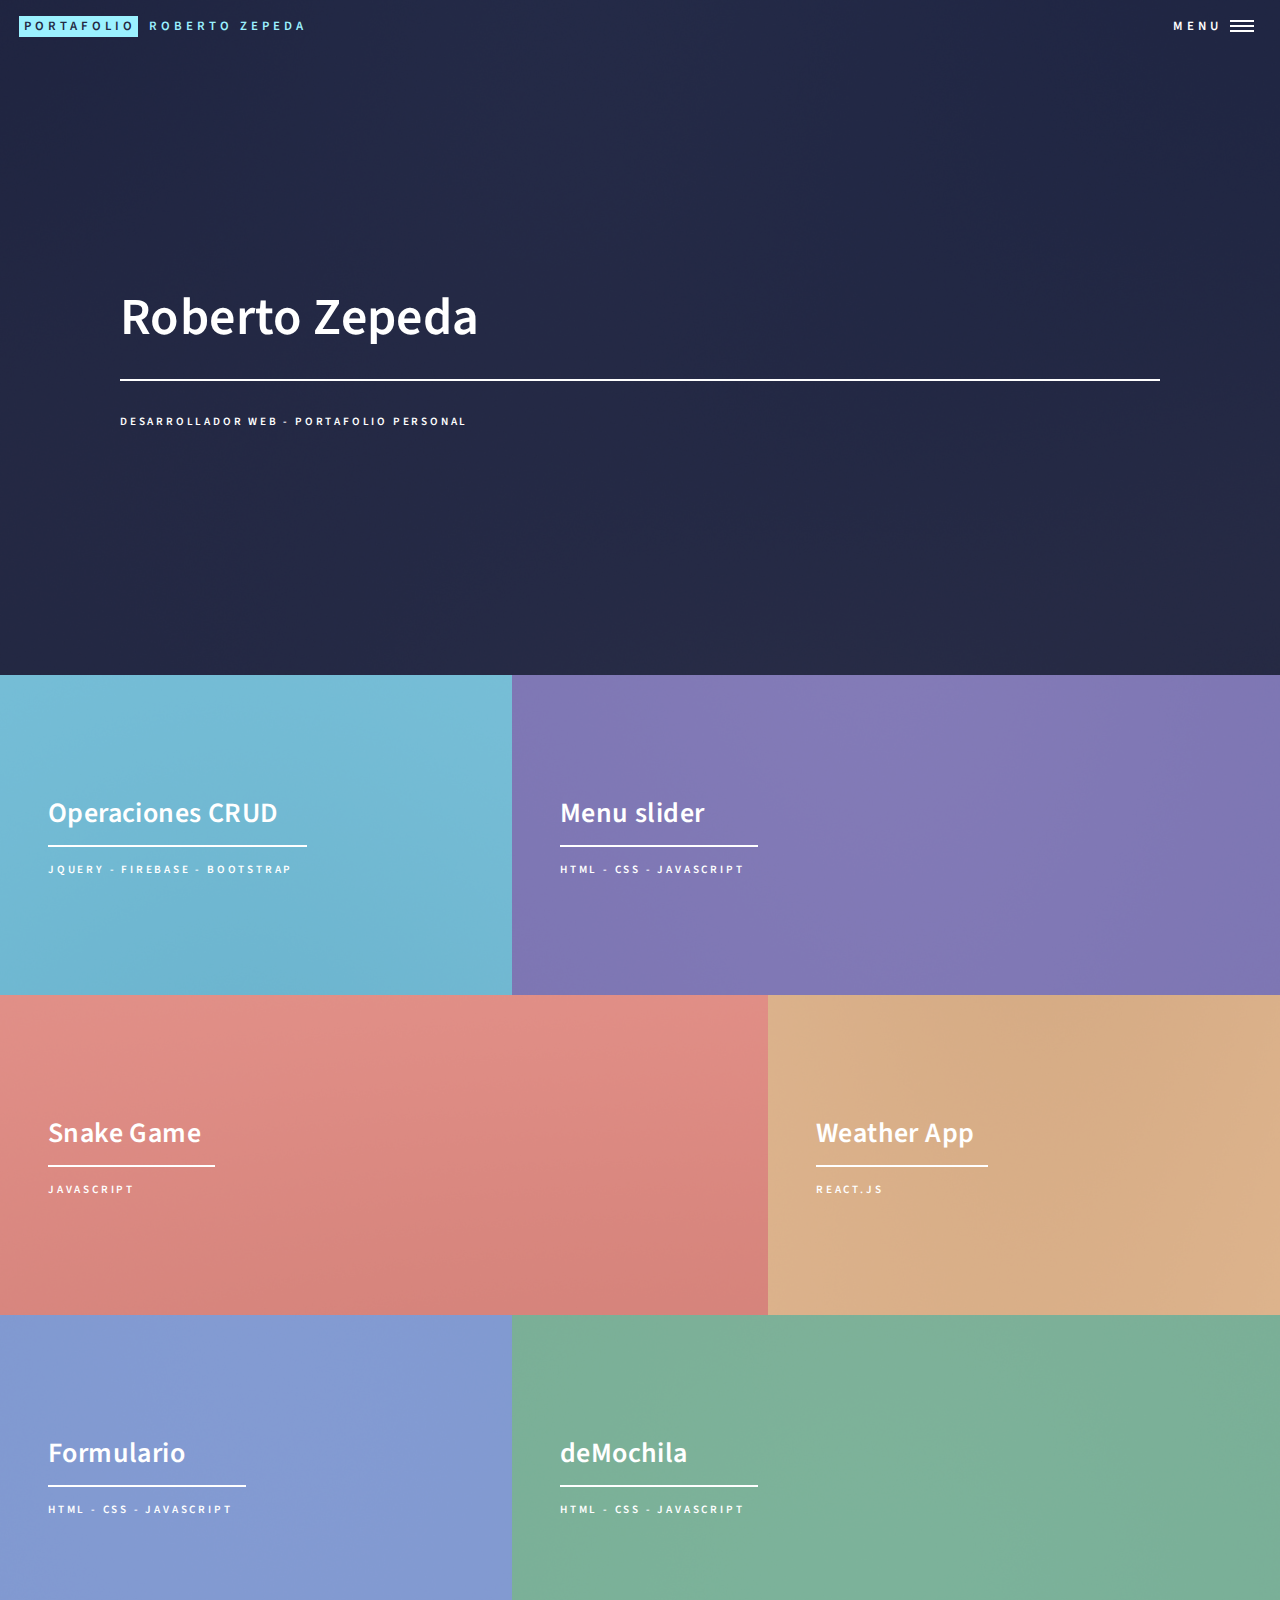
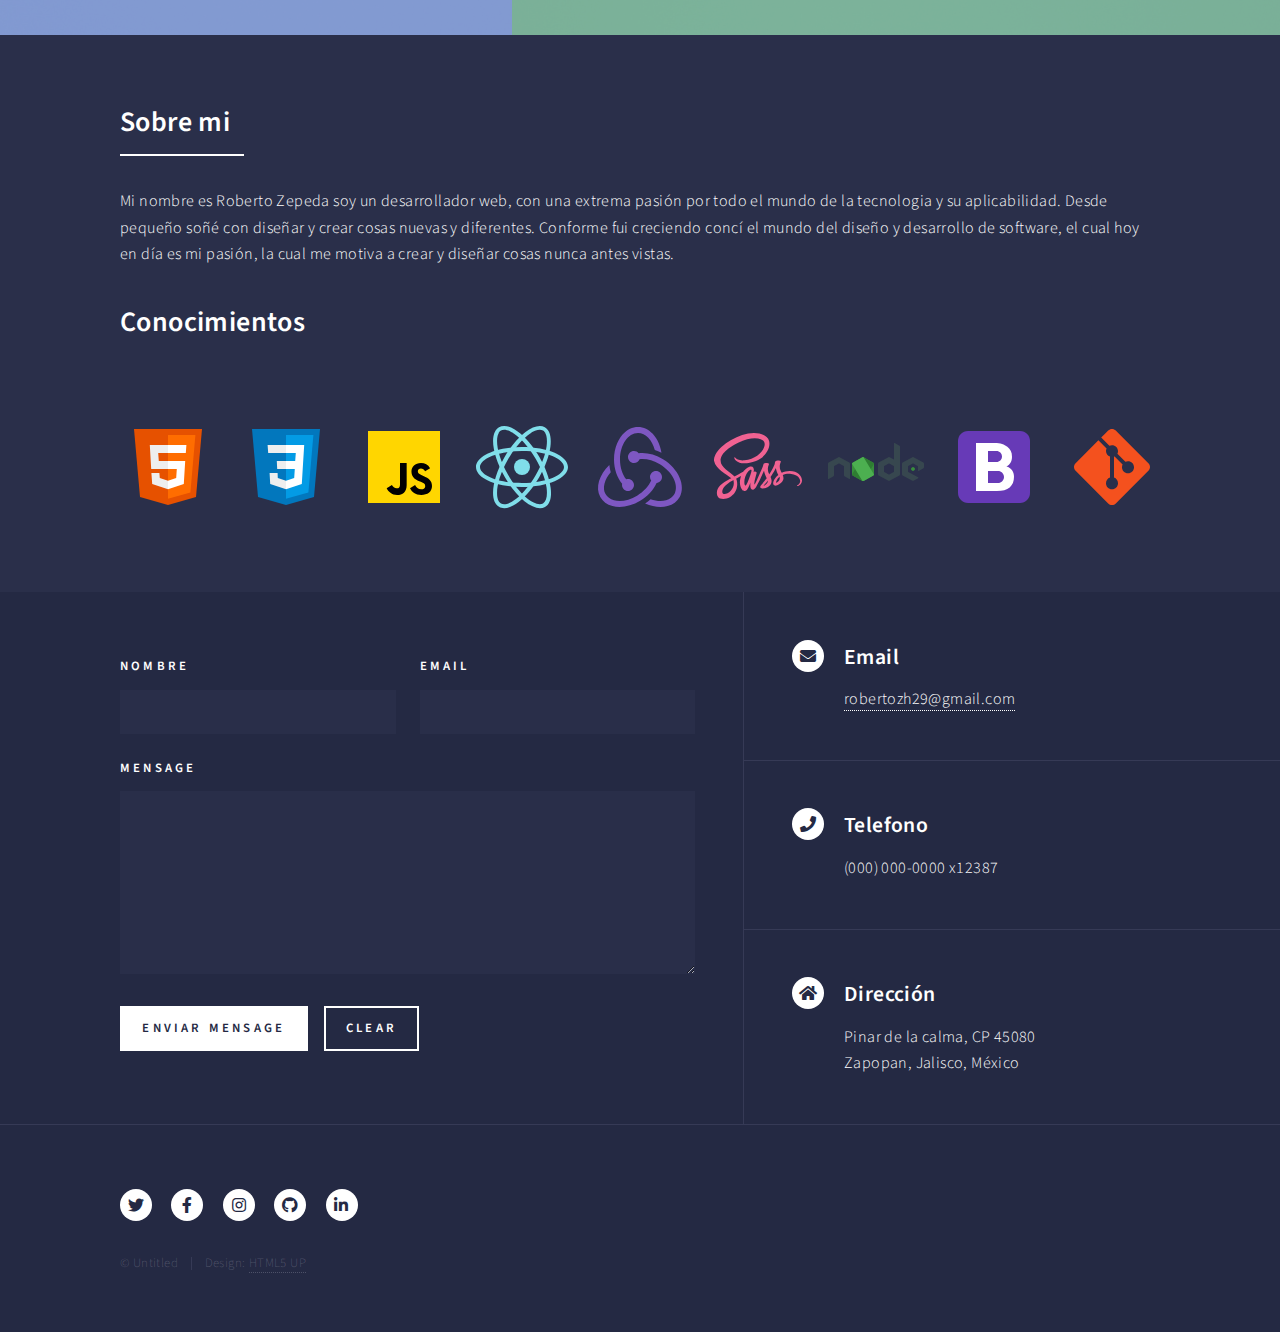
==== commit 4c6aee9c: "pie de pagina - operaciones CRUD" ====
--- a/index.html
+++ b/index.html
@@ -54,7 +54,7 @@
 									</span>
 									<header class="major">
 										<h3><a href="https://robertozh29.github.io/CRUD/" target="_blank" class="link">Operaciones CRUD</a></h3>
-										<p>Jquery - Firebase database</p>
+										<p>Jquery - Firebase - Bootstrap</p>
 									</header>
 								</article>
 								<article>
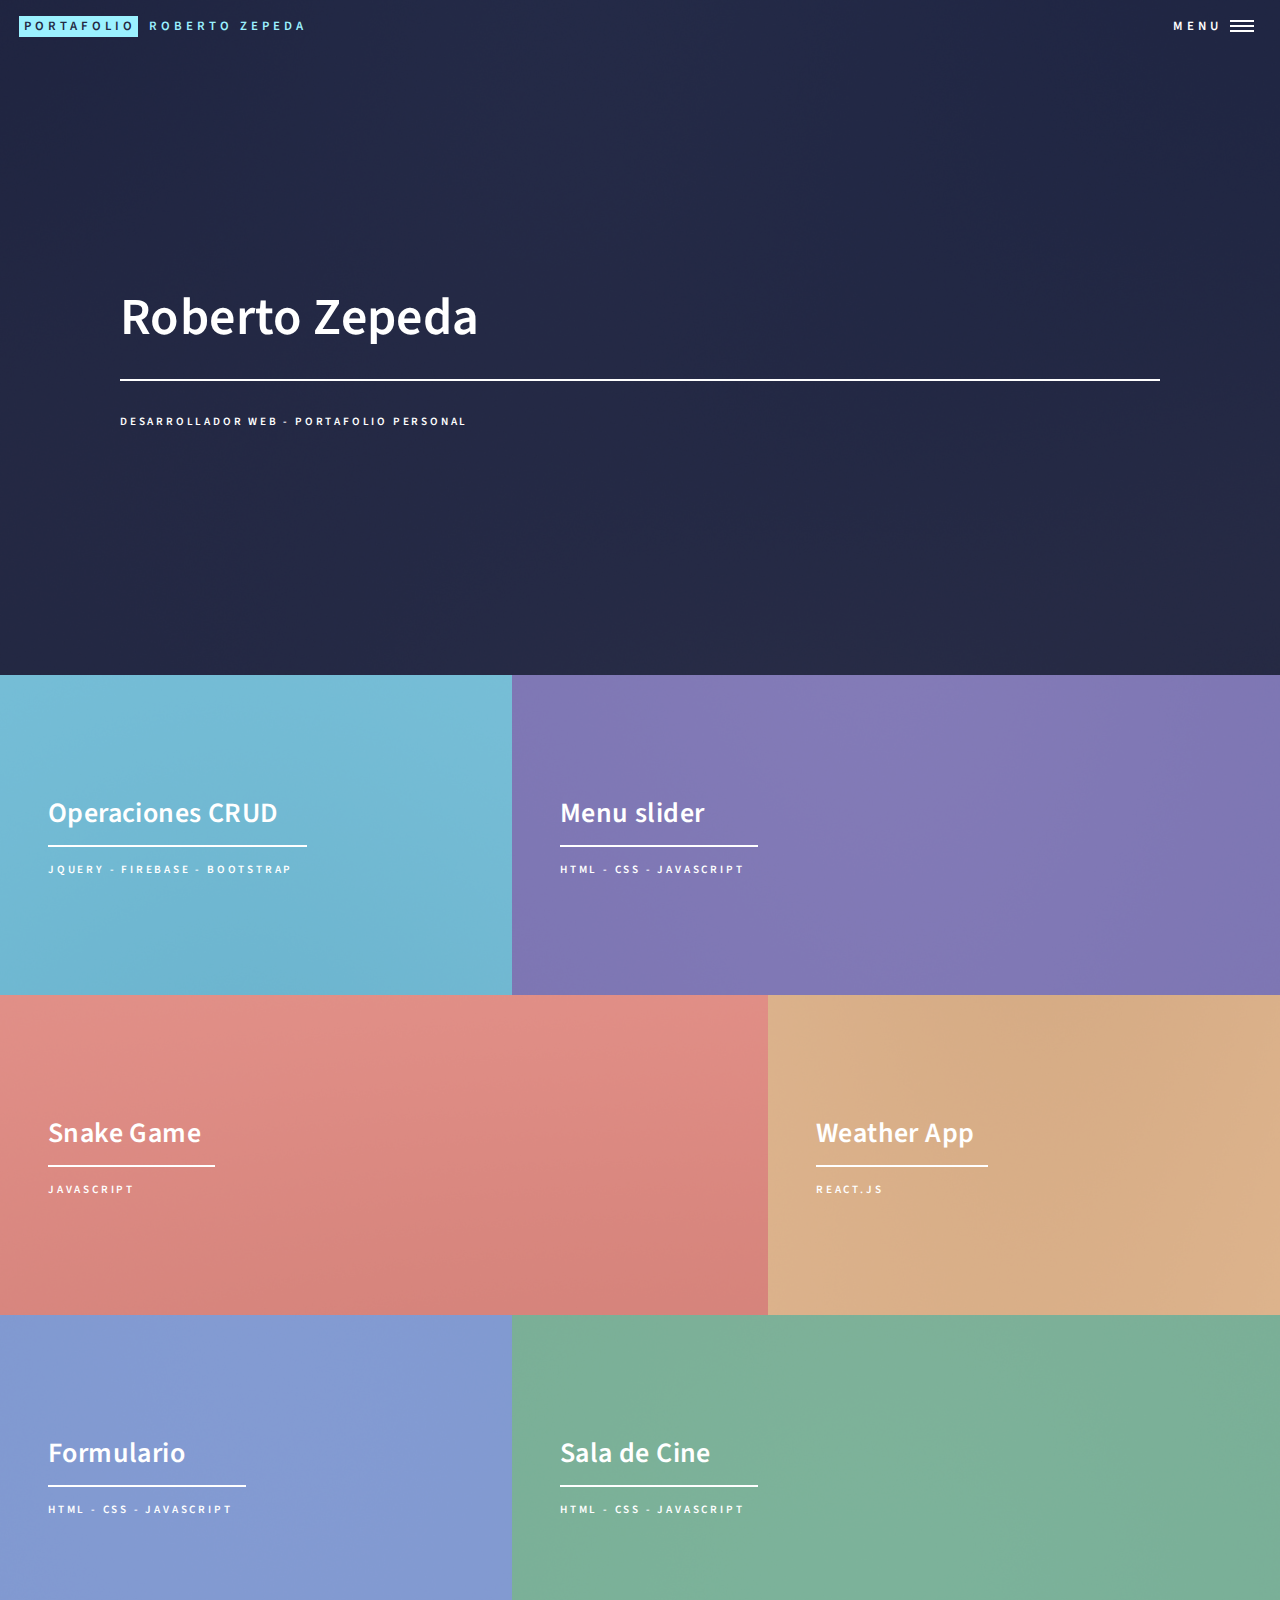
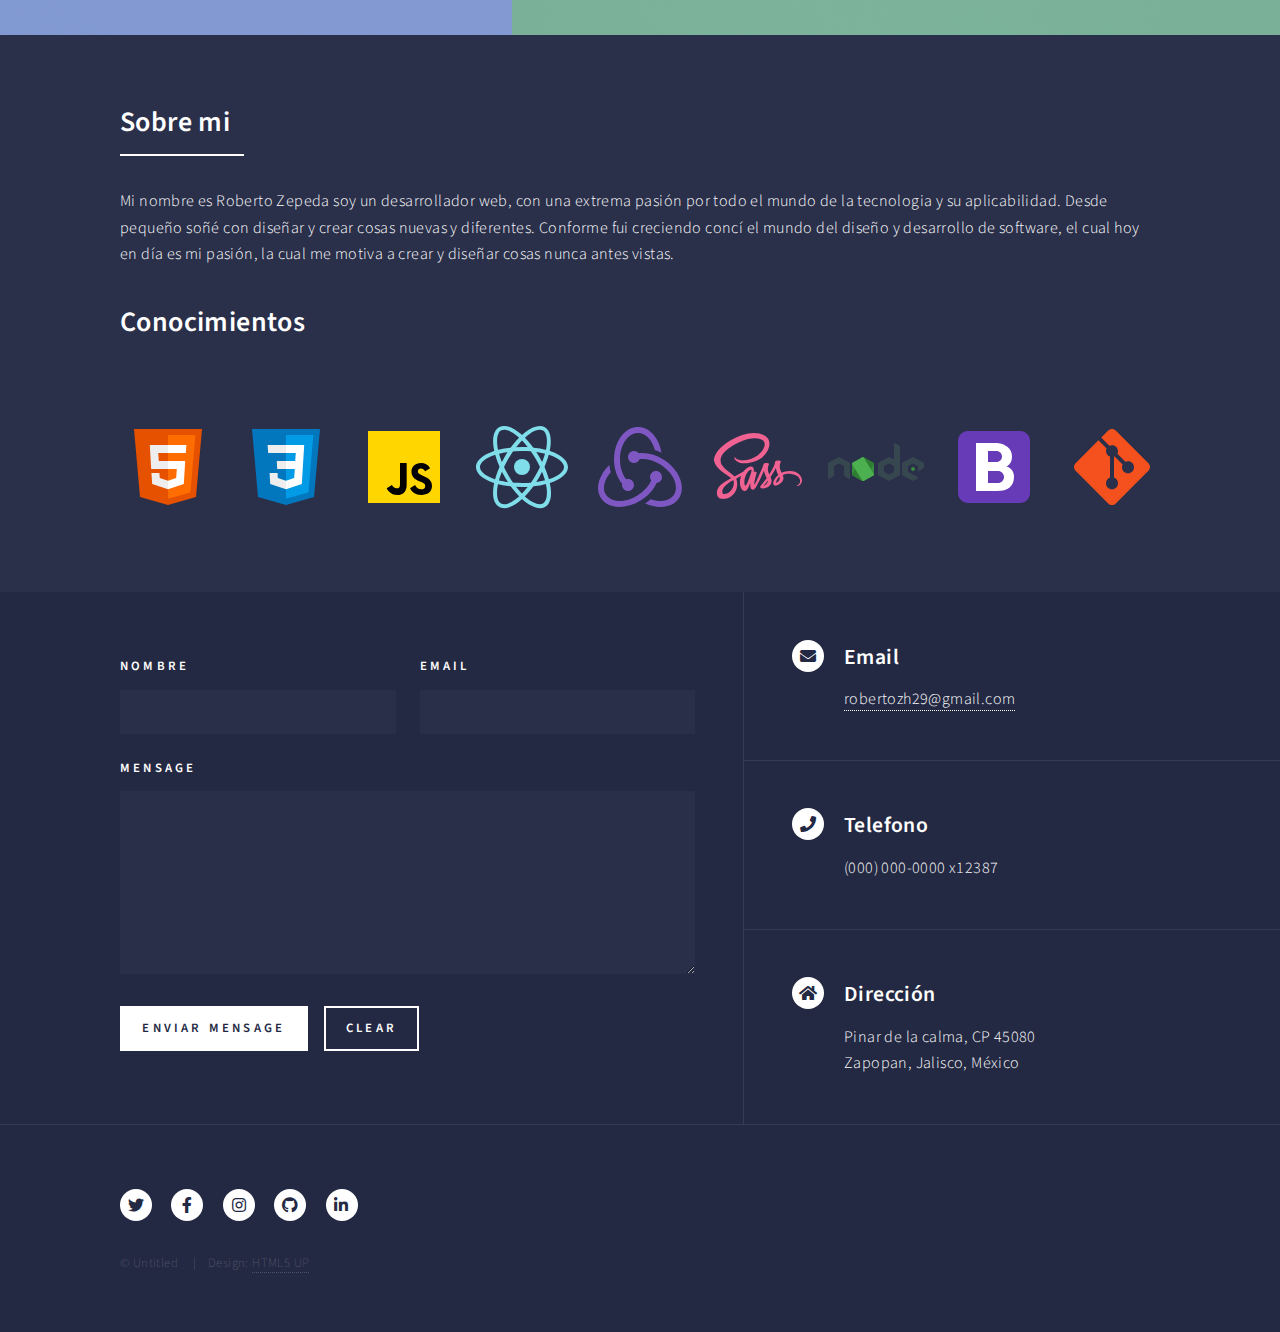
==== commit e02f4794: "se cambio proyeco -deMochila- por -sala de cine-" ====
--- a/index.html
+++ b/index.html
@@ -1,218 +1,226 @@
 <!DOCTYPE HTML>
 <html>
-	<head>
-		<title>Roberto Zepeda</title>
-		<meta charset="utf-8" />
-		<meta name="viewport" content="width=device-width, initial-scale=1, user-scalable=no" />
-		<link rel="stylesheet" href="assets/css/main.css" />
-		<noscript><link rel="stylesheet" href="assets/css/noscript.css" /></noscript>
-	</head>
-	<body class="is-preload">
-
-		<!-- Wrapper -->
-			<div id="wrapper">
-
-				<!-- Header -->
-					<header id="header" class="alt">
-						<a href="index.html" class="logo"><strong>Portafolio</strong> <span>Roberto Zepeda</span></a>
-						<nav>
-							<a href="#menu">Menu</a>
-						</nav>
-					</header>
-
-				<!-- Menu -->
-					<nav id="menu">
-						<ul class="links">
-							<li><a href="index.html">Inicio</a></li>
-							<li><a href="#main">Proyectos</a></li>
-							<li><a href="#two">Sobre mi</a></li>
-							<li><a href="#contact">Contacto</a></li>
+
+<head>
+	<title>Roberto Zepeda</title>
+	<meta charset="utf-8" />
+	<meta name="viewport" content="width=device-width, initial-scale=1, user-scalable=no" />
+	<link rel="stylesheet" href="assets/css/main.css" />
+	<noscript>
+		<link rel="stylesheet" href="assets/css/noscript.css" /></noscript>
+</head>
+
+<body class="is-preload">
+
+	<!-- Wrapper -->
+	<div id="wrapper">
+
+		<!-- Header -->
+		<header id="header" class="alt">
+			<a href="index.html" class="logo"><strong>Portafolio</strong> <span>Roberto Zepeda</span></a>
+			<nav>
+				<a href="#menu">Menu</a>
+			</nav>
+		</header>
+
+		<!-- Menu -->
+		<nav id="menu">
+			<ul class="links">
+				<li><a href="index.html">Inicio</a></li>
+				<li><a href="#main">Proyectos</a></li>
+				<li><a href="#two">Sobre mi</a></li>
+				<li><a href="#contact">Contacto</a></li>
+			</ul>
+
+		</nav>
+
+		<!-- Banner -->
+		<section id="banner" class="major">
+			<div class="inner">
+				<header class="major">
+					<h1>Roberto Zepeda </h1>
+				</header>
+				<div class="content">
+					<p>Desarrollador Web - Portafolio personal</p>
+				</div>
+			</div>
+		</section>
+
+		<!-- Main -->
+		<div id="main">
+
+			<!-- One -->
+			<section id="one" class="tiles">
+				<article>
+					<span class="image">
+						<img src="images/pic01.jpg" alt="" />
+					</span>
+					<header class="major">
+						<h3><a href="https://robertozh29.github.io/CRUD/" target="_blank" class="link">Operaciones
+								CRUD</a></h3>
+						<p>Jquery - Firebase - Bootstrap</p>
+					</header>
+				</article>
+				<article>
+					<span class="image">
+						<img src="images/pic02.jpg" alt="" />
+					</span>
+					<header class="major">
+						<h3><a href="https://robertozh29.github.io/menu-slider/" target="_blank" class="link">Menu
+								slider</a></h3>
+						<p>HTML - CSS - JavaScript</p>
+					</header>
+				</article>
+				<article>
+					<span class="image">
+						<img src="images/pic03.jpg" alt="" />
+					</span>
+					<header class="major">
+						<h3><a href="https://robertozh29.github.io/snakegame/" target="_blank" class="link">Snake
+								Game</a></h3>
+						<p>JavaScript</p>
+					</header>
+				</article>
+				<article>
+					<span class="image">
+						<img src="images/pic04.jpg" alt="" />
+					</span>
+					<header class="major">
+						<h3><a href="https://weather-app-c31f2.web.app/" target="_blank" class="link">Weather App</a>
+						</h3>
+						<p>React.js</p>
+					</header>
+				</article>
+				<article>
+					<span class="image">
+						<img src="images/pic05.jpg" alt="" />
+					</span>
+					<header class="major">
+						<h3><a href="form-validator/index.html" target="_blank" class="link">Formulario</a></h3>
+						<p>HTML - CSS - JavaScript</p>
+					</header>
+				</article>
+				<article>
+					<span class="image">
+						<img src="images/pic06.jpg" alt="" />
+					</span>
+					<header class="major">
+						<h3><a href="https://robertozh29.github.io/salaCine/" target="_blank" class="link">Sala de
+								Cine</a></h3>
+						<p>HTML - CSS - JavaScript</p>
+					</header>
+				</article>
+			</section>
+
+			<!-- Two -->
+			<section id="two">
+				<div class="inner">
+					<header class="major">
+						<h2>Sobre mi</h2>
+					</header>
+					<p>Mi nombre es Roberto Zepeda soy un desarrollador web, con una extrema pasión por todo el mundo de
+						la tecnologia y su aplicabilidad. Desde pequeño soñé con diseñar y crear cosas nuevas y
+						diferentes. Conforme fui creciendo concí el mundo del diseño y desarrollo de software, el cual
+						hoy en día es mi pasión, la cual me motiva a crear y diseñar cosas nunca antes vistas.</p>
+					<h2>Conocimientos</h2>
+					<div class="conocimientos">
+						<img src="img/html.svg" alt="HTML5">
+						<img src="img/css.svg" alt="CSS3">
+						<img src="img/JS.svg" alt="JavaScript">
+						<img src="img/react.svg" alt="React.js">
+						<img src="img/redux.svg" alt="Redux">
+						<img src="img/sass.svg" alt="sass">
+						<img src="img/node.svg" alt="Node.js">
+						<img src="img/bootstrap.svg" alt="Bootstrap">
+						<img src="img/git.svg" alt="Git">
+					</div>
+
+				</div>
+			</section>
+
+		</div>
+
+		<!-- Contact -->
+		<section id="contact">
+			<div class="inner">
+				<section>
+					<form method="post" action="#">
+						<div class="fields">
+							<div class="field half">
+								<label for="name">Nombre</label>
+								<input type="text" name="name" id="name" />
+							</div>
+							<div class="field half">
+								<label for="email">Email</label>
+								<input type="text" name="email" id="email" />
+							</div>
+							<div class="field">
+								<label for="message">Mensage</label>
+								<textarea name="message" id="message" rows="6"></textarea>
+							</div>
+						</div>
+						<ul class="actions">
+							<li><input type="submit" value="Enviar Mensage" class="primary" /></li>
+							<li><input type="reset" value="Clear" /></li>
 						</ul>
-						
-					</nav>
-
-				<!-- Banner -->
-					<section id="banner" class="major">
-						<div class="inner">
-							<header class="major">
-								<h1>Roberto Zepeda </h1>
-							</header>
-							<div class="content">
-								<p>Desarrollador Web - Portafolio personal</p>
-							</div>
+					</form>
+				</section>
+				<section class="split">
+					<section>
+						<div class="contact-method">
+							<span class="icon solid alt fa-envelope"></span>
+							<h3>Email</h3>
+							<a href="#">robertozh29@gmail.com</a>
 						</div>
 					</section>
-
-				<!-- Main -->
-					<div id="main">
-
-						<!-- One -->
-							<section id="one" class="tiles">
-								<article>
-									<span class="image">
-										<img src="images/pic01.jpg" alt="" />
-									</span>
-									<header class="major">
-										<h3><a href="https://robertozh29.github.io/CRUD/" target="_blank" class="link">Operaciones CRUD</a></h3>
-										<p>Jquery - Firebase - Bootstrap</p>
-									</header>
-								</article>
-								<article>
-									<span class="image">
-										<img src="images/pic02.jpg" alt="" />
-									</span>
-									<header class="major">
-										<h3><a href="https://robertozh29.github.io/menu-slider/" target="_blank" class="link">Menu slider</a></h3>
-										<p>HTML - CSS - JavaScript</p>
-									</header>
-								</article>
-								<article>
-									<span class="image">
-										<img src="images/pic03.jpg" alt="" />
-									</span>
-									<header class="major">
-										<h3><a href="https://robertozh29.github.io/snakegame/" target="_blank" class="link">Snake Game</a></h3>
-										<p>JavaScript</p>
-									</header>
-								</article>
-								<article>
-									<span class="image">
-										<img src="images/pic04.jpg" alt="" />
-									</span>
-									<header class="major">
-										<h3><a href="https://weather-app-c31f2.web.app/" target="_blank"  class="link">Weather App</a></h3>
-										<p>React.js</p>
-									</header>
-								</article>
-								<article>
-									<span class="image">
-										<img src="images/pic05.jpg" alt="" />
-									</span>
-									<header class="major">
-										<h3><a href="form-validator/index.html" target="_blank" class="link">Formulario</a></h3>
-										<p>HTML - CSS - JavaScript</p>
-									</header>
-								</article>
-								<article>
-									<span class="image">
-										<img src="images/pic06.jpg" alt="" />
-									</span>
-									<header class="major">
-										<h3><a href="https://robertozh29.github.io/deMochila/" target="_blank" class="link">deMochila</a></h3>
-										<p>HTML - CSS - JavaScript</p>
-									</header>
-								</article>
-							</section>
-
-						<!-- Two -->
-							<section id="two">
-								<div class="inner">
-									<header class="major">
-										<h2>Sobre mi</h2>
-									</header>
-									<p>Mi nombre es Roberto Zepeda soy un desarrollador web, con una extrema pasión por todo el mundo de la tecnologia y su aplicabilidad. Desde pequeño soñé con diseñar y crear cosas nuevas y diferentes. Conforme fui creciendo concí el mundo del diseño y desarrollo de software, el cual hoy en día es mi pasión, la cual me motiva a crear y diseñar cosas nunca antes vistas.</p>
-									<h2>Conocimientos</h2>
-									<div class="conocimientos">
-										<img src="img/html.svg" alt="HTML5">
-										<img src="img/css.svg" alt="CSS3">
-										<img src="img/JS.svg" alt="JavaScript">
-										<img src="img/react.svg" alt="React.js">
-										<img src="img/redux.svg" alt="Redux">
-										<img src="img/sass.svg" alt="sass">
-										<img src="img/node.svg" alt="Node.js">
-										<img src="img/bootstrap.svg" alt="Bootstrap">
-										<img src="img/git.svg" alt="Git">
-										
-										
-										
-										
-
-										
-									</div>
-									
-								</div>
-							</section>
-
-					</div>
-
-				<!-- Contact -->
-					<section id="contact">
-						<div class="inner">
-							<section>
-								<form method="post" action="#">
-									<div class="fields">
-										<div class="field half">
-											<label for="name">Nombre</label>
-											<input type="text" name="name" id="name" />
-										</div>
-										<div class="field half">
-											<label for="email">Email</label>
-											<input type="text" name="email" id="email" />
-										</div>
-										<div class="field">
-											<label for="message">Mensage</label>
-											<textarea name="message" id="message" rows="6"></textarea>
-										</div>
-									</div>
-									<ul class="actions">
-										<li><input type="submit" value="Enviar Mensage" class="primary" /></li>
-										<li><input type="reset" value="Clear" /></li>
-									</ul>
-								</form>
-							</section>
-							<section class="split">
-								<section>
-									<div class="contact-method">
-										<span class="icon solid alt fa-envelope"></span>
-										<h3>Email</h3>
-										<a href="#">robertozh29@gmail.com</a>
-									</div>
-								</section>
-								<section>
-									<div class="contact-method">
-										<span class="icon solid alt fa-phone"></span>
-										<h3>Telefono</h3>
-										<span>(000) 000-0000 x12387</span>
-									</div>
-								</section>
-								<section>
-									<div class="contact-method">
-										<span class="icon solid alt fa-home"></span>
-										<h3>Dirección</h3>
-										<span>Pinar de la calma, CP 45080<br />
-											Zapopan, Jalisco, México</span>
-									</div>
-								</section>
-							</section>
+					<section>
+						<div class="contact-method">
+							<span class="icon solid alt fa-phone"></span>
+							<h3>Telefono</h3>
+							<span>(000) 000-0000 x12387</span>
 						</div>
 					</section>
-
-				<!-- Footer -->
-					<footer id="footer">
-						<div class="inner">
-							<ul class="icons">
-								<li><a href="#" class="icon brands alt fa-twitter"><span class="label">Twitter</span></a></li>
-								<li><a href="#" class="icon brands alt fa-facebook-f"><span class="label">Facebook</span></a></li>
-								<li><a target="_blank" href="https://www.instagram.com/roberto__zepeda/" class="icon brands alt fa-instagram"><span class="label">Instagram</span></a></li>
-								<li><a href="#" class="icon brands alt fa-github"><span class="label">GitHub</span></a></li>
-								<li><a href="#" class="icon brands alt fa-linkedin-in"><span class="label">LinkedIn</span></a></li>
-							</ul>
-							<ul class="copyright">
-								<li>&copy; Untitled</li><li>Design: <a href="https://html5up.net">HTML5 UP</a></li>
-							</ul>
-						</div>
-					</footer>
-
+					<section>
+						<div class="contact-method">
+							<span class="icon solid alt fa-home"></span>
+							<h3>Dirección</h3>
+							<span>Pinar de la calma, CP 45080<br />
+								Zapopan, Jalisco, México</span>
+						</div>
+					</section>
+				</section>
 			</div>
-
-		<!-- Scripts -->
-			<script src="assets/js/jquery.min.js"></script>
-			<script src="assets/js/jquery.scrolly.min.js"></script>
-			<script src="assets/js/jquery.scrollex.min.js"></script>
-			<script src="assets/js/browser.min.js"></script>
-			<script src="assets/js/breakpoints.min.js"></script>
-			<script src="assets/js/util.js"></script>
-			<script src="assets/js/main.js"></script>
-
-	</body>
+		</section>
+
+		<!-- Footer -->
+		<footer id="footer">
+			<div class="inner">
+				<ul class="icons">
+					<li><a href="#" class="icon brands alt fa-twitter"><span class="label">Twitter</span></a></li>
+					<li><a href="#" class="icon brands alt fa-facebook-f"><span class="label">Facebook</span></a></li>
+					<li><a target="_blank" href="https://www.instagram.com/roberto__zepeda/"
+							class="icon brands alt fa-instagram"><span class="label">Instagram</span></a></li>
+					<li><a href="#" class="icon brands alt fa-github"><span class="label">GitHub</span></a></li>
+					<li><a href="#" class="icon brands alt fa-linkedin-in"><span class="label">LinkedIn</span></a></li>
+				</ul>
+				<ul class="copyright">
+					<li>&copy; Untitled</li>
+					<li>Design: <a href="https://html5up.net">HTML5 UP</a></li>
+				</ul>
+			</div>
+		</footer>
+
+	</div>
+
+	<!-- Scripts -->
+	<script src="assets/js/jquery.min.js"></script>
+	<script src="assets/js/jquery.scrolly.min.js"></script>
+	<script src="assets/js/jquery.scrollex.min.js"></script>
+	<script src="assets/js/browser.min.js"></script>
+	<script src="assets/js/breakpoints.min.js"></script>
+	<script src="assets/js/util.js"></script>
+	<script src="assets/js/main.js"></script>
+
+</body>
+
 </html>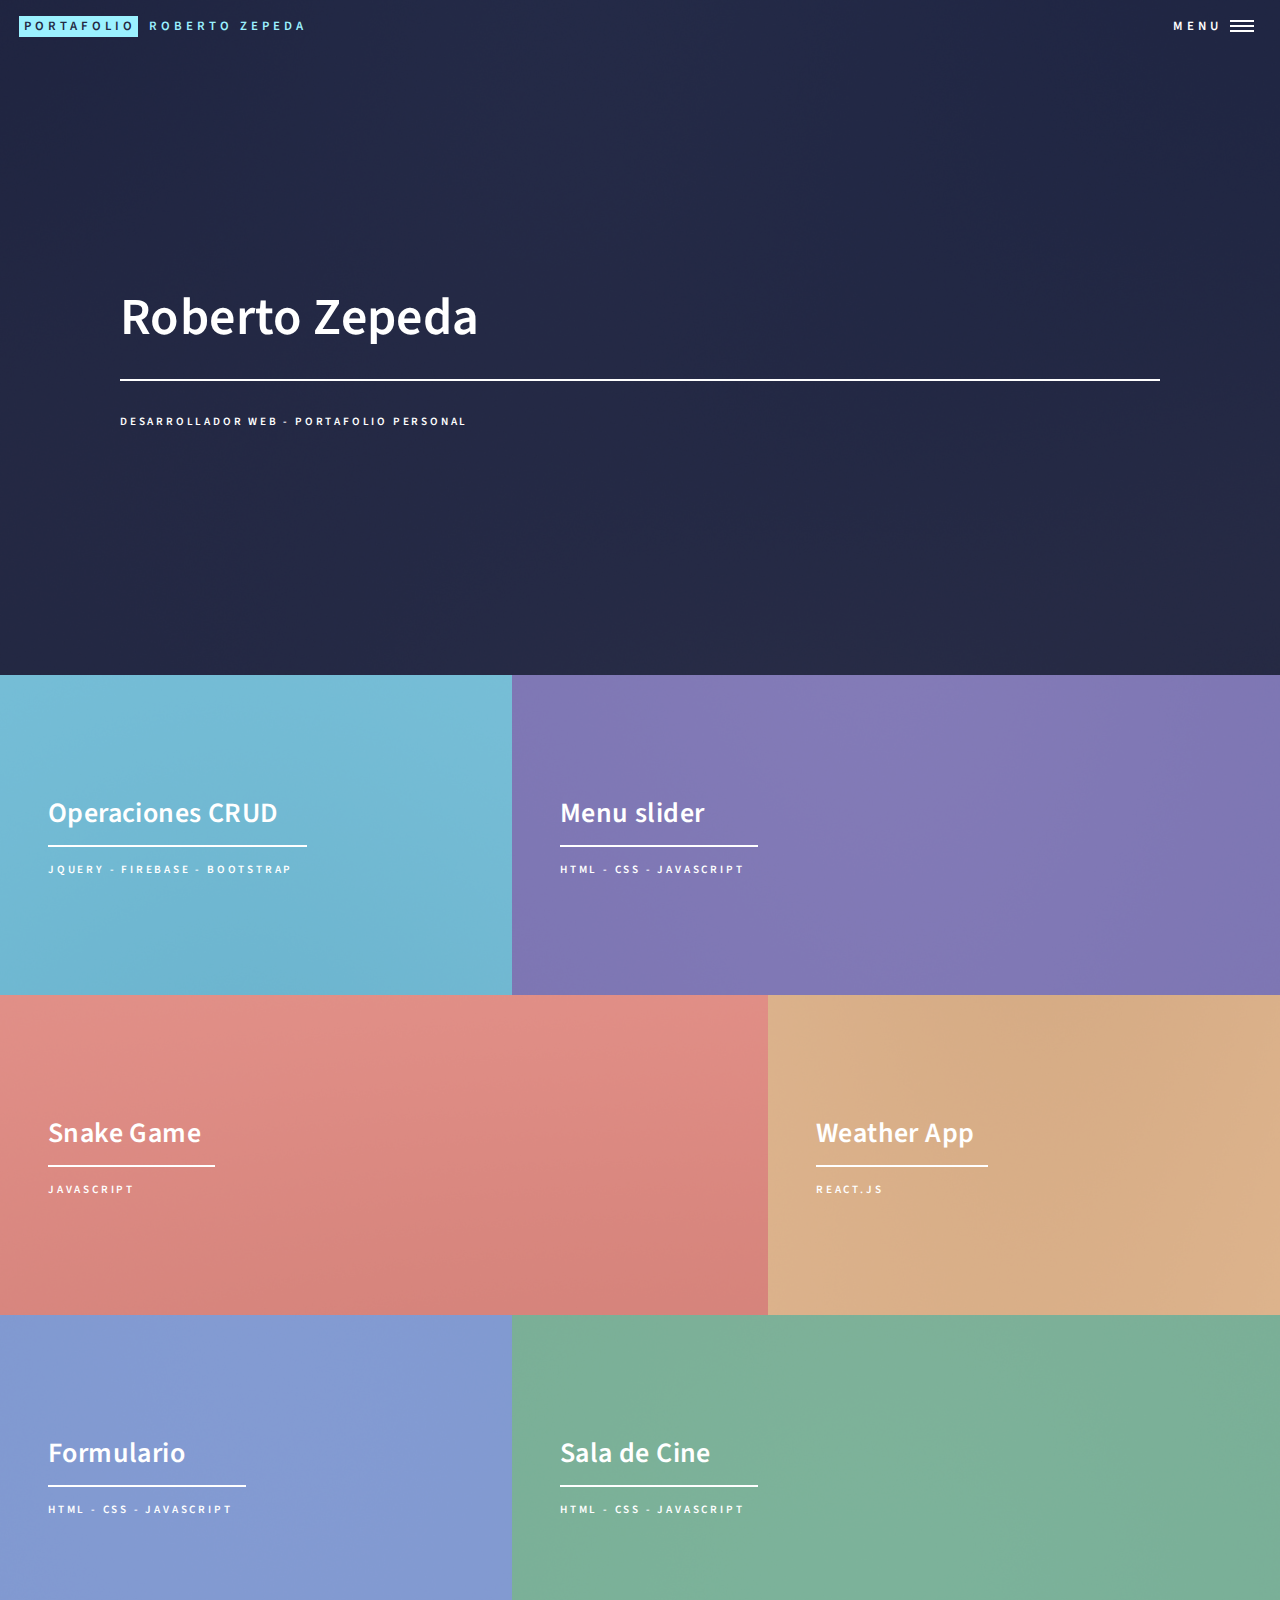
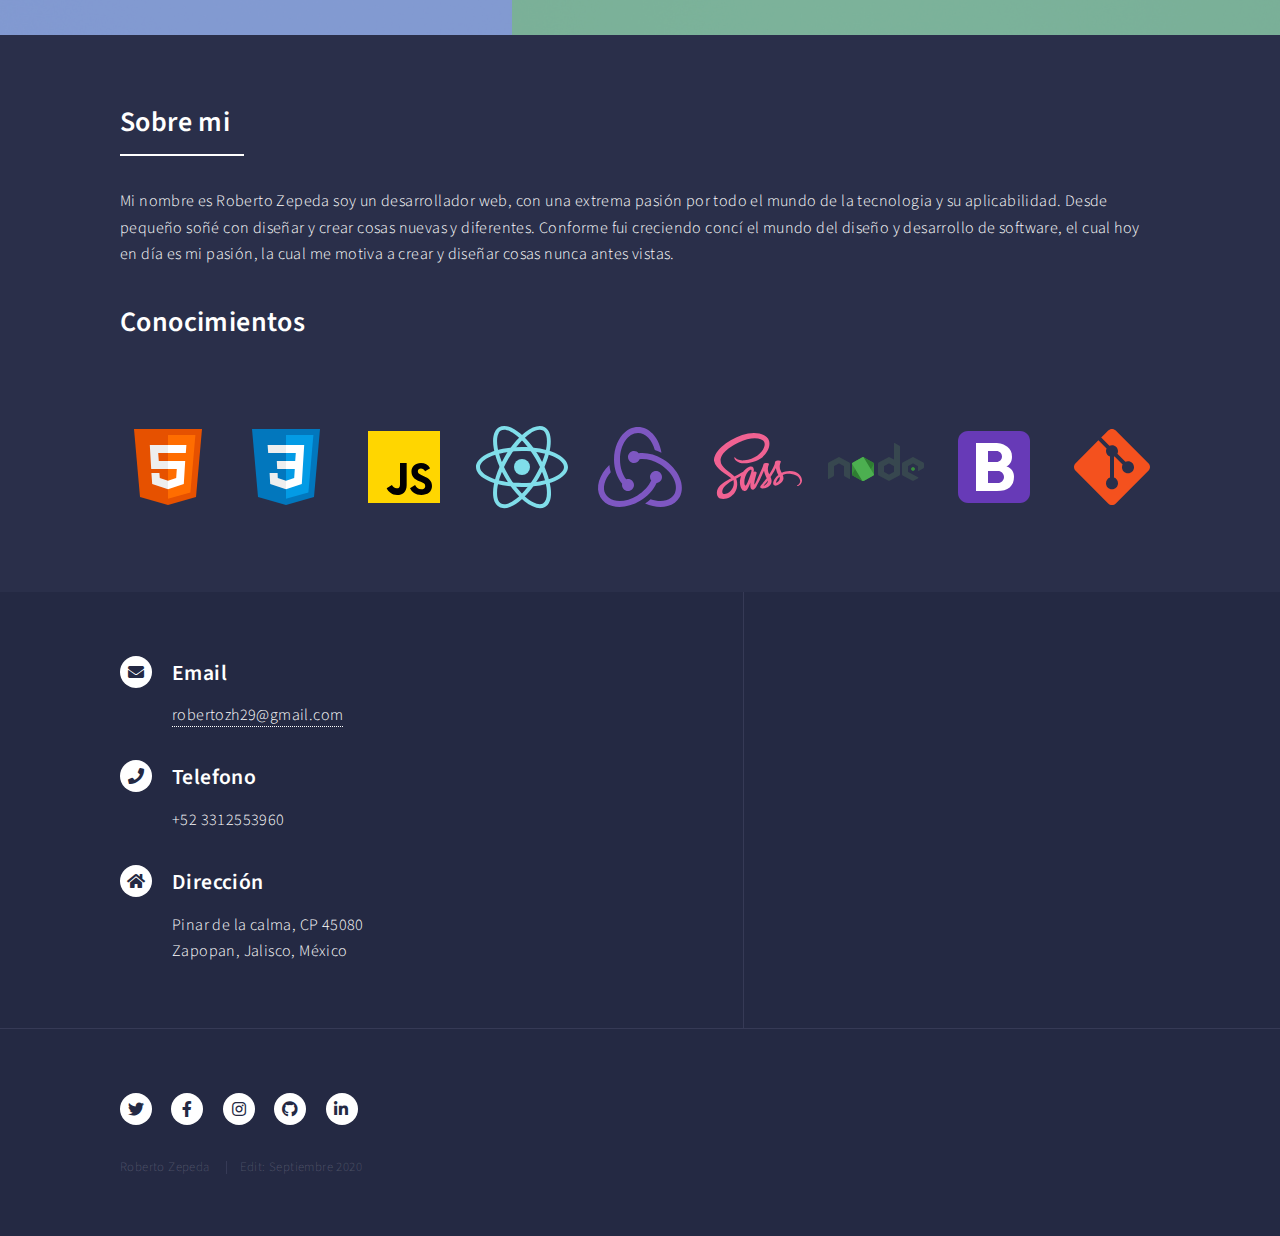
==== commit 3ed425d3: "se borro caudro de contacto" ====
--- a/index.html
+++ b/index.html
@@ -144,28 +144,7 @@
 		<section id="contact">
 			<div class="inner">
 				<section>
-					<form method="post" action="#">
-						<div class="fields">
-							<div class="field half">
-								<label for="name">Nombre</label>
-								<input type="text" name="name" id="name" />
-							</div>
-							<div class="field half">
-								<label for="email">Email</label>
-								<input type="text" name="email" id="email" />
-							</div>
-							<div class="field">
-								<label for="message">Mensage</label>
-								<textarea name="message" id="message" rows="6"></textarea>
-							</div>
-						</div>
-						<ul class="actions">
-							<li><input type="submit" value="Enviar Mensage" class="primary" /></li>
-							<li><input type="reset" value="Clear" /></li>
-						</ul>
-					</form>
-				</section>
-				<section class="split">
+
 					<section>
 						<div class="contact-method">
 							<span class="icon solid alt fa-envelope"></span>
@@ -177,7 +156,7 @@
 						<div class="contact-method">
 							<span class="icon solid alt fa-phone"></span>
 							<h3>Telefono</h3>
-							<span>(000) 000-0000 x12387</span>
+							<span>+52 3312553960</span>
 						</div>
 					</section>
 					<section>
@@ -188,6 +167,10 @@
 								Zapopan, Jalisco, México</span>
 						</div>
 					</section>
+
+				</section>
+				<section class="split">
+
 				</section>
 			</div>
 		</section>
@@ -204,8 +187,8 @@
 					<li><a href="#" class="icon brands alt fa-linkedin-in"><span class="label">LinkedIn</span></a></li>
 				</ul>
 				<ul class="copyright">
-					<li>&copy; Untitled</li>
-					<li>Design: <a href="https://html5up.net">HTML5 UP</a></li>
+					<li>Roberto Zepeda </li>
+					<li> Edit: Septiembre 2020</li>
 				</ul>
 			</div>
 		</footer>
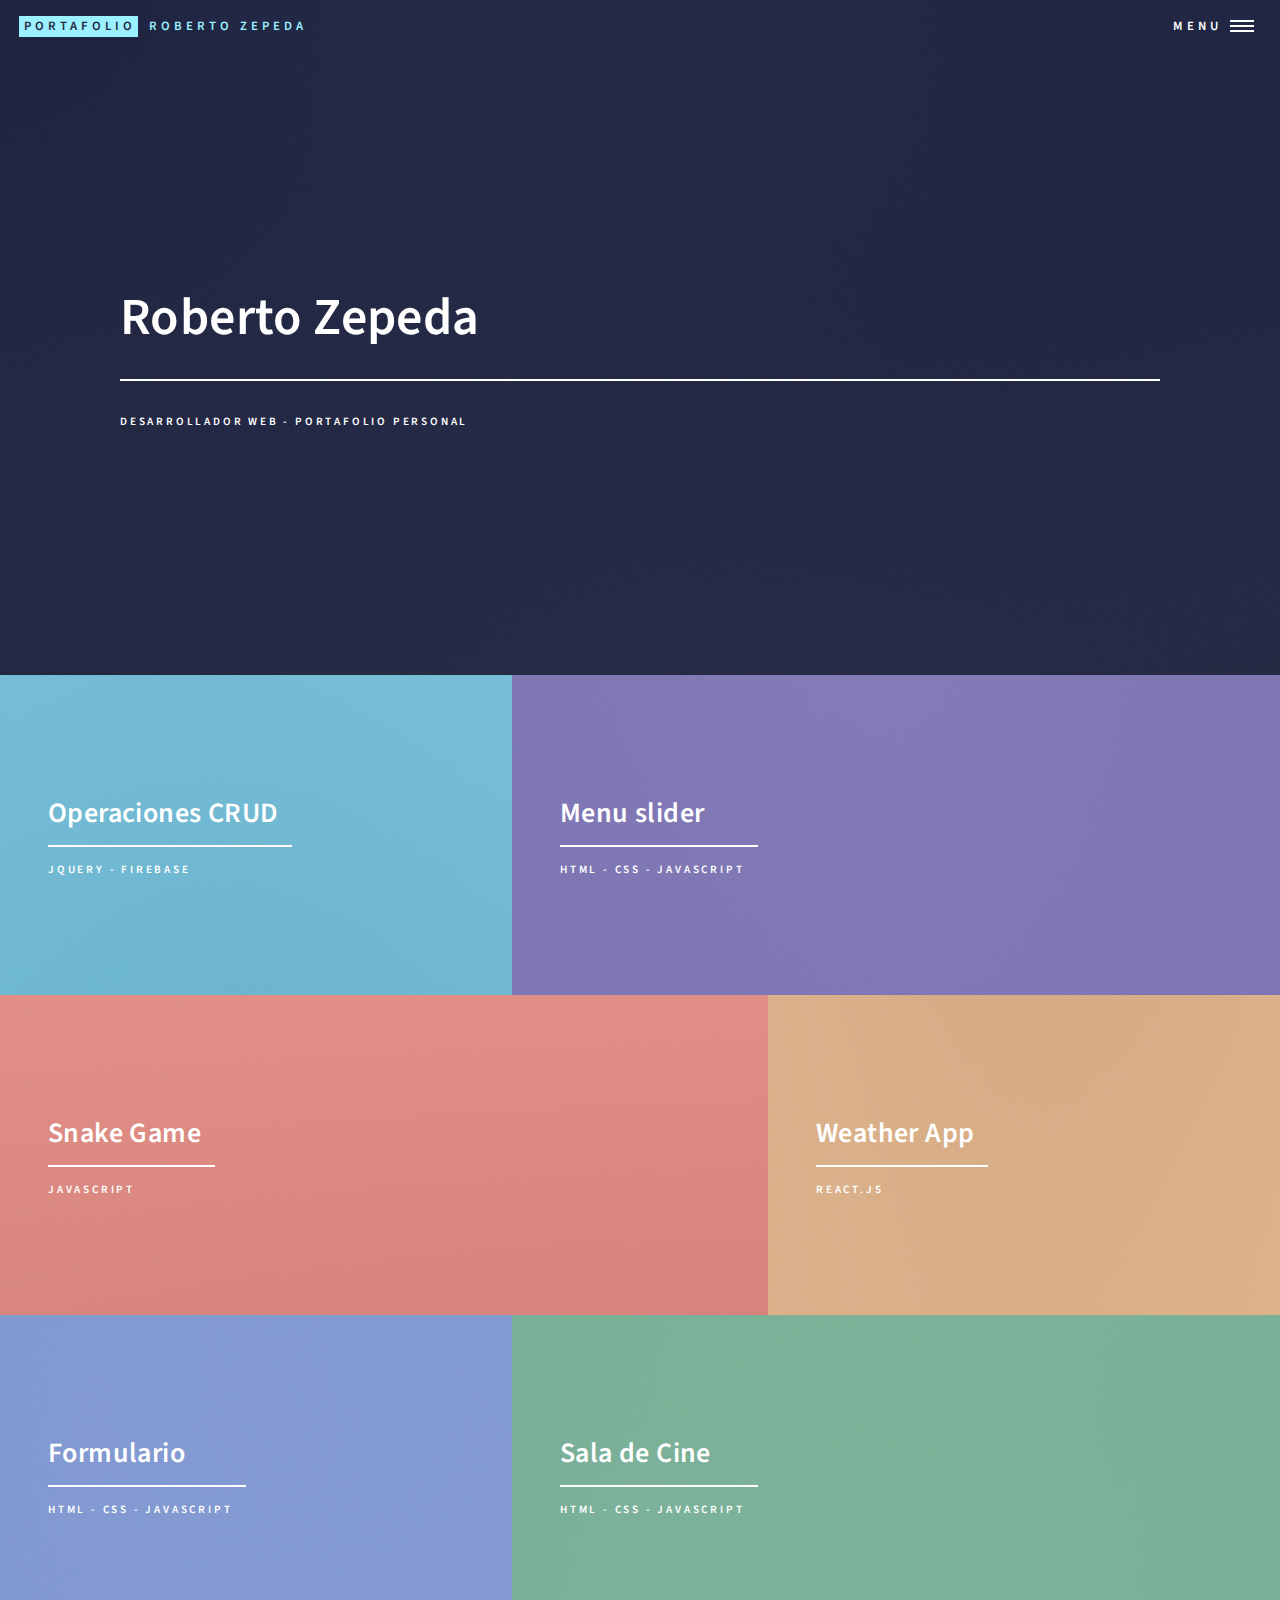
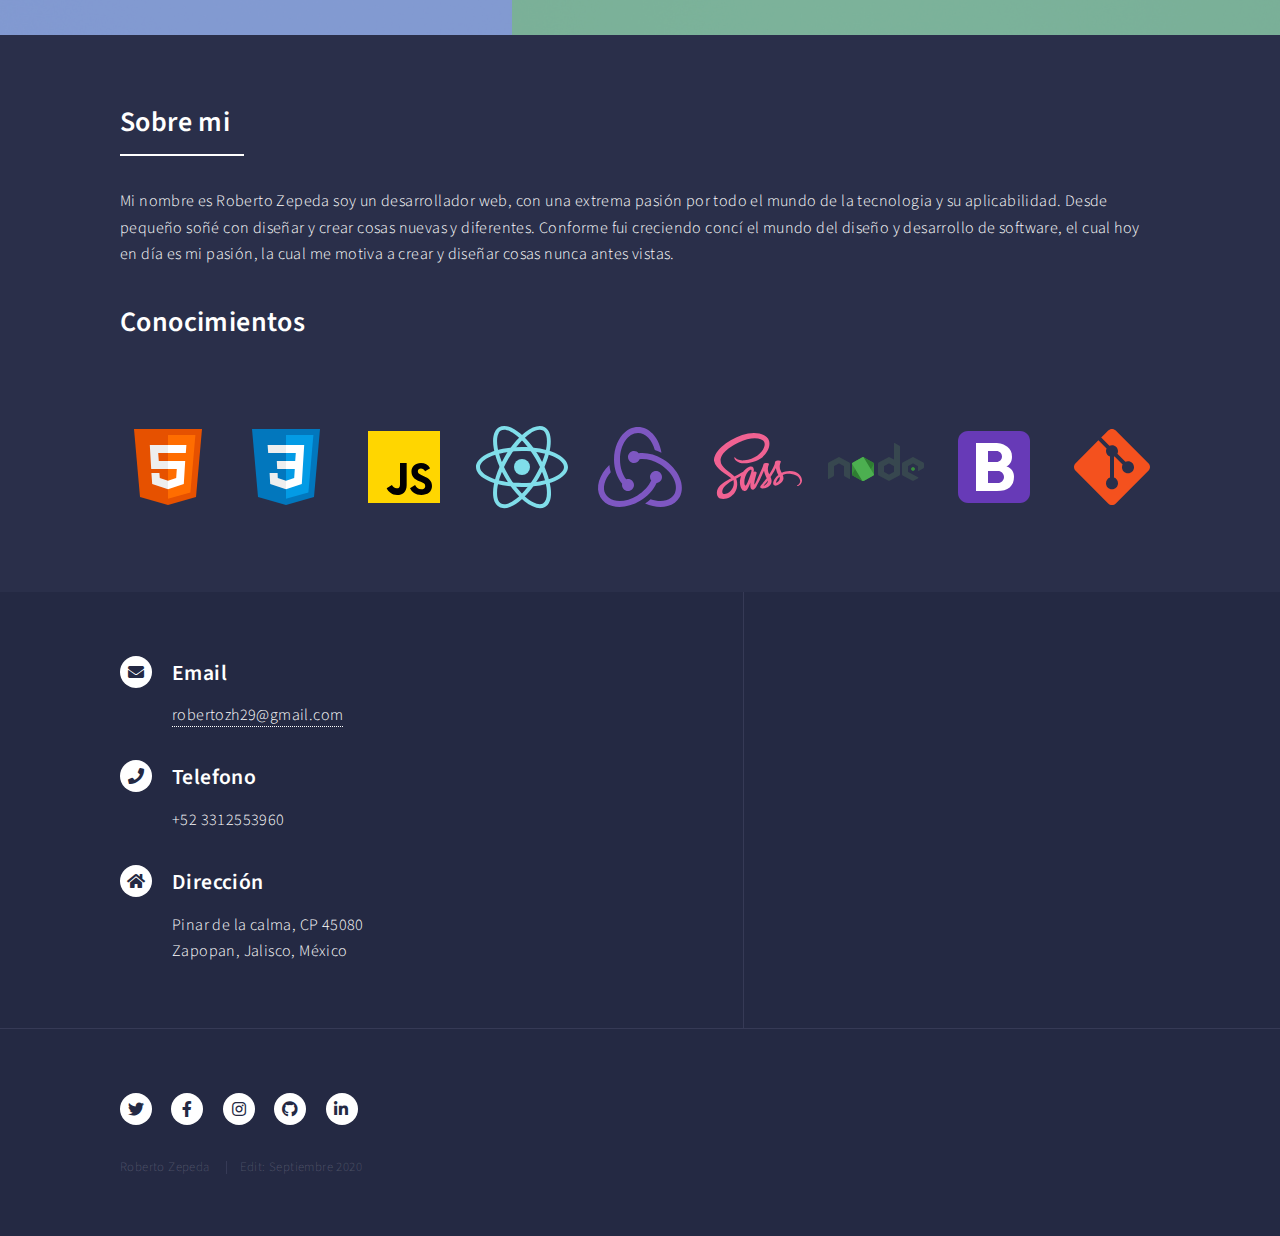
==== commit 99d3ae02: "-" ====
--- a/index.html
+++ b/index.html
@@ -58,7 +58,7 @@
 					<header class="major">
 						<h3><a href="https://robertozh29.github.io/CRUD/" target="_blank" class="link">Operaciones
 								CRUD</a></h3>
-						<p>Jquery - Firebase - Bootstrap</p>
+						<p>Jquery - Firebase</p>
 					</header>
 				</article>
 				<article>
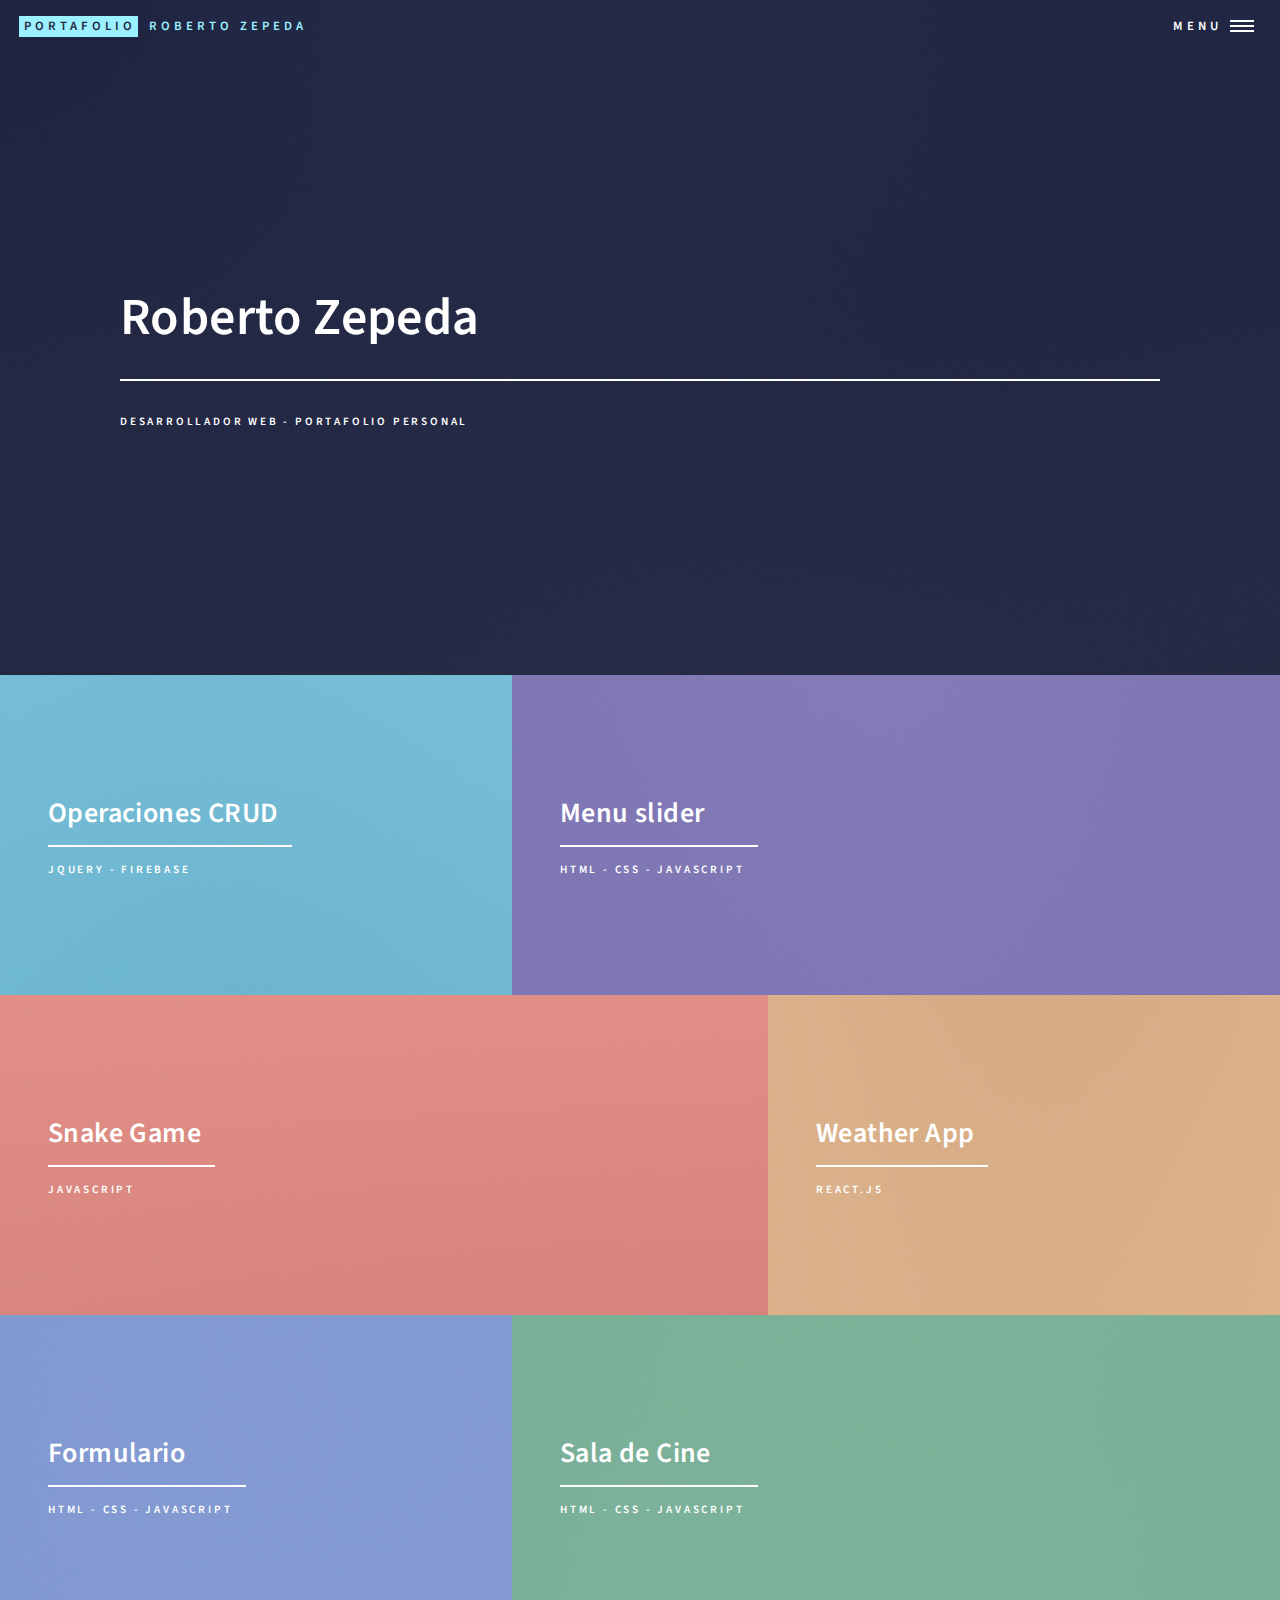
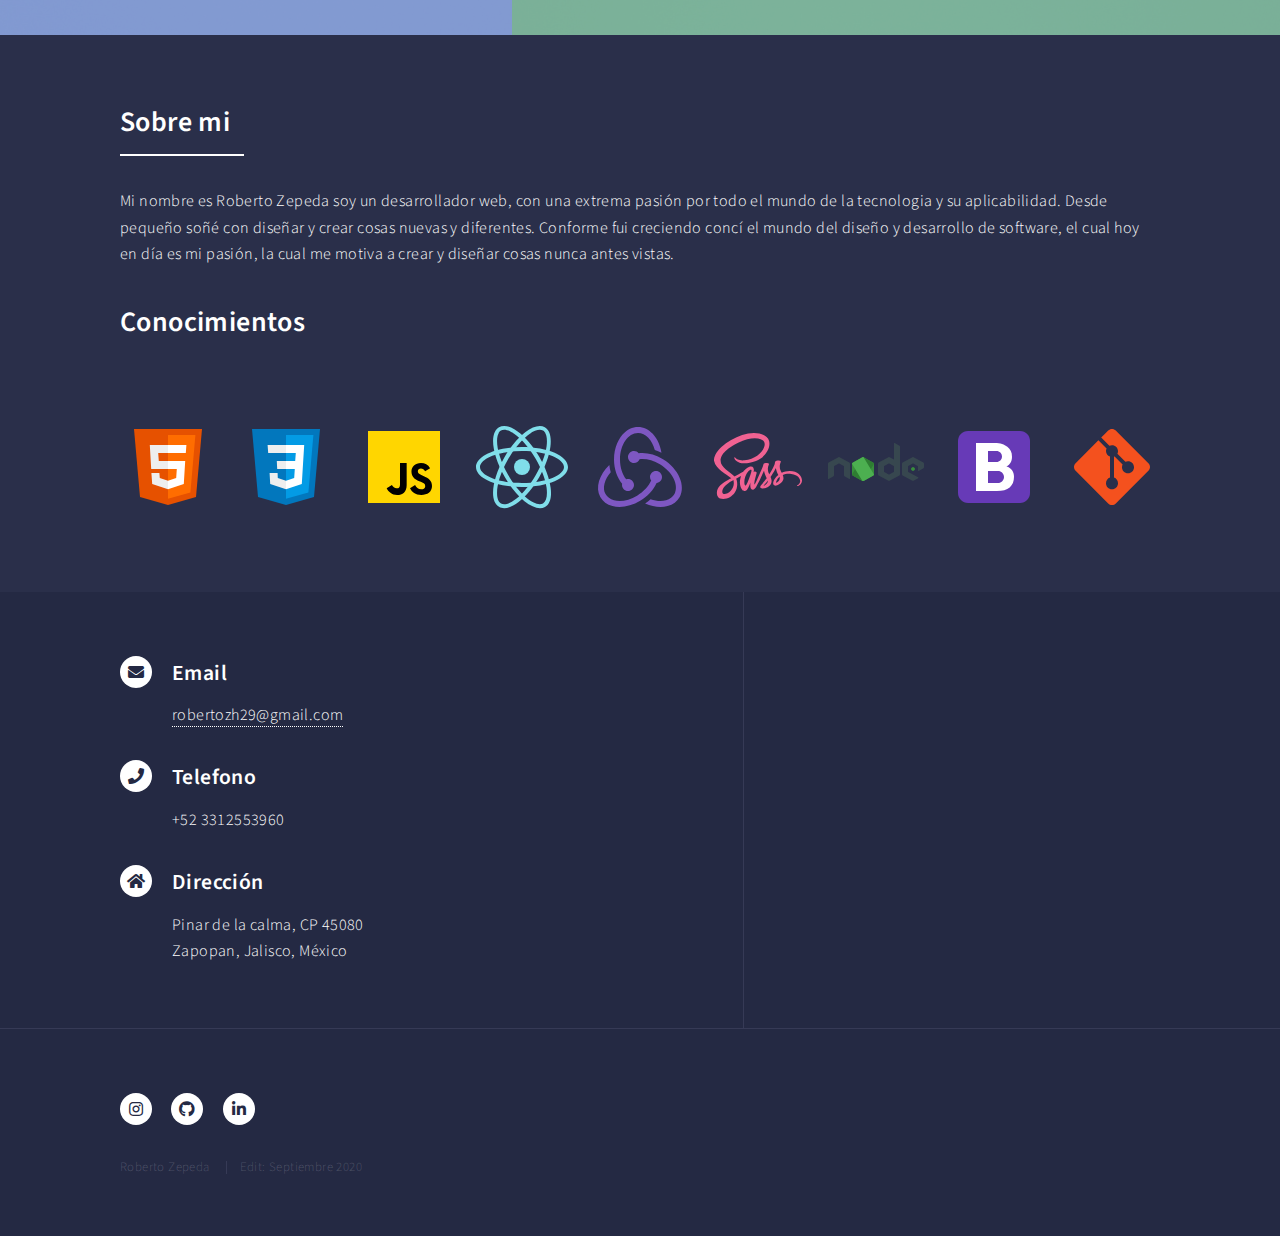
==== commit 026e77e8: "se agrego links de github y linkedin" ====
--- a/index.html
+++ b/index.html
@@ -7,7 +7,8 @@
 	<meta name="viewport" content="width=device-width, initial-scale=1, user-scalable=no" />
 	<link rel="stylesheet" href="assets/css/main.css" />
 	<noscript>
-		<link rel="stylesheet" href="assets/css/noscript.css" /></noscript>
+		<link rel="stylesheet" href="assets/css/noscript.css" />
+	</noscript>
 </head>
 
 <body class="is-preload">
@@ -179,12 +180,12 @@
 		<footer id="footer">
 			<div class="inner">
 				<ul class="icons">
-					<li><a href="#" class="icon brands alt fa-twitter"><span class="label">Twitter</span></a></li>
-					<li><a href="#" class="icon brands alt fa-facebook-f"><span class="label">Facebook</span></a></li>
 					<li><a target="_blank" href="https://www.instagram.com/roberto__zepeda/"
 							class="icon brands alt fa-instagram"><span class="label">Instagram</span></a></li>
-					<li><a href="#" class="icon brands alt fa-github"><span class="label">GitHub</span></a></li>
-					<li><a href="#" class="icon brands alt fa-linkedin-in"><span class="label">LinkedIn</span></a></li>
+					<li><a target="_blank" href="https://github.com/robertozh29" class="icon brands alt fa-github"><span
+								class="label">GitHub</span></a></li>
+					<li><a target="_blank" href="https://www.linkedin.com/in/roberto-zepeda-hipolito-8358601b2"
+							class="icon brands alt fa-linkedin-in"><span class="label">LinkedIn</span></a></li>
 				</ul>
 				<ul class="copyright">
 					<li>Roberto Zepeda </li>
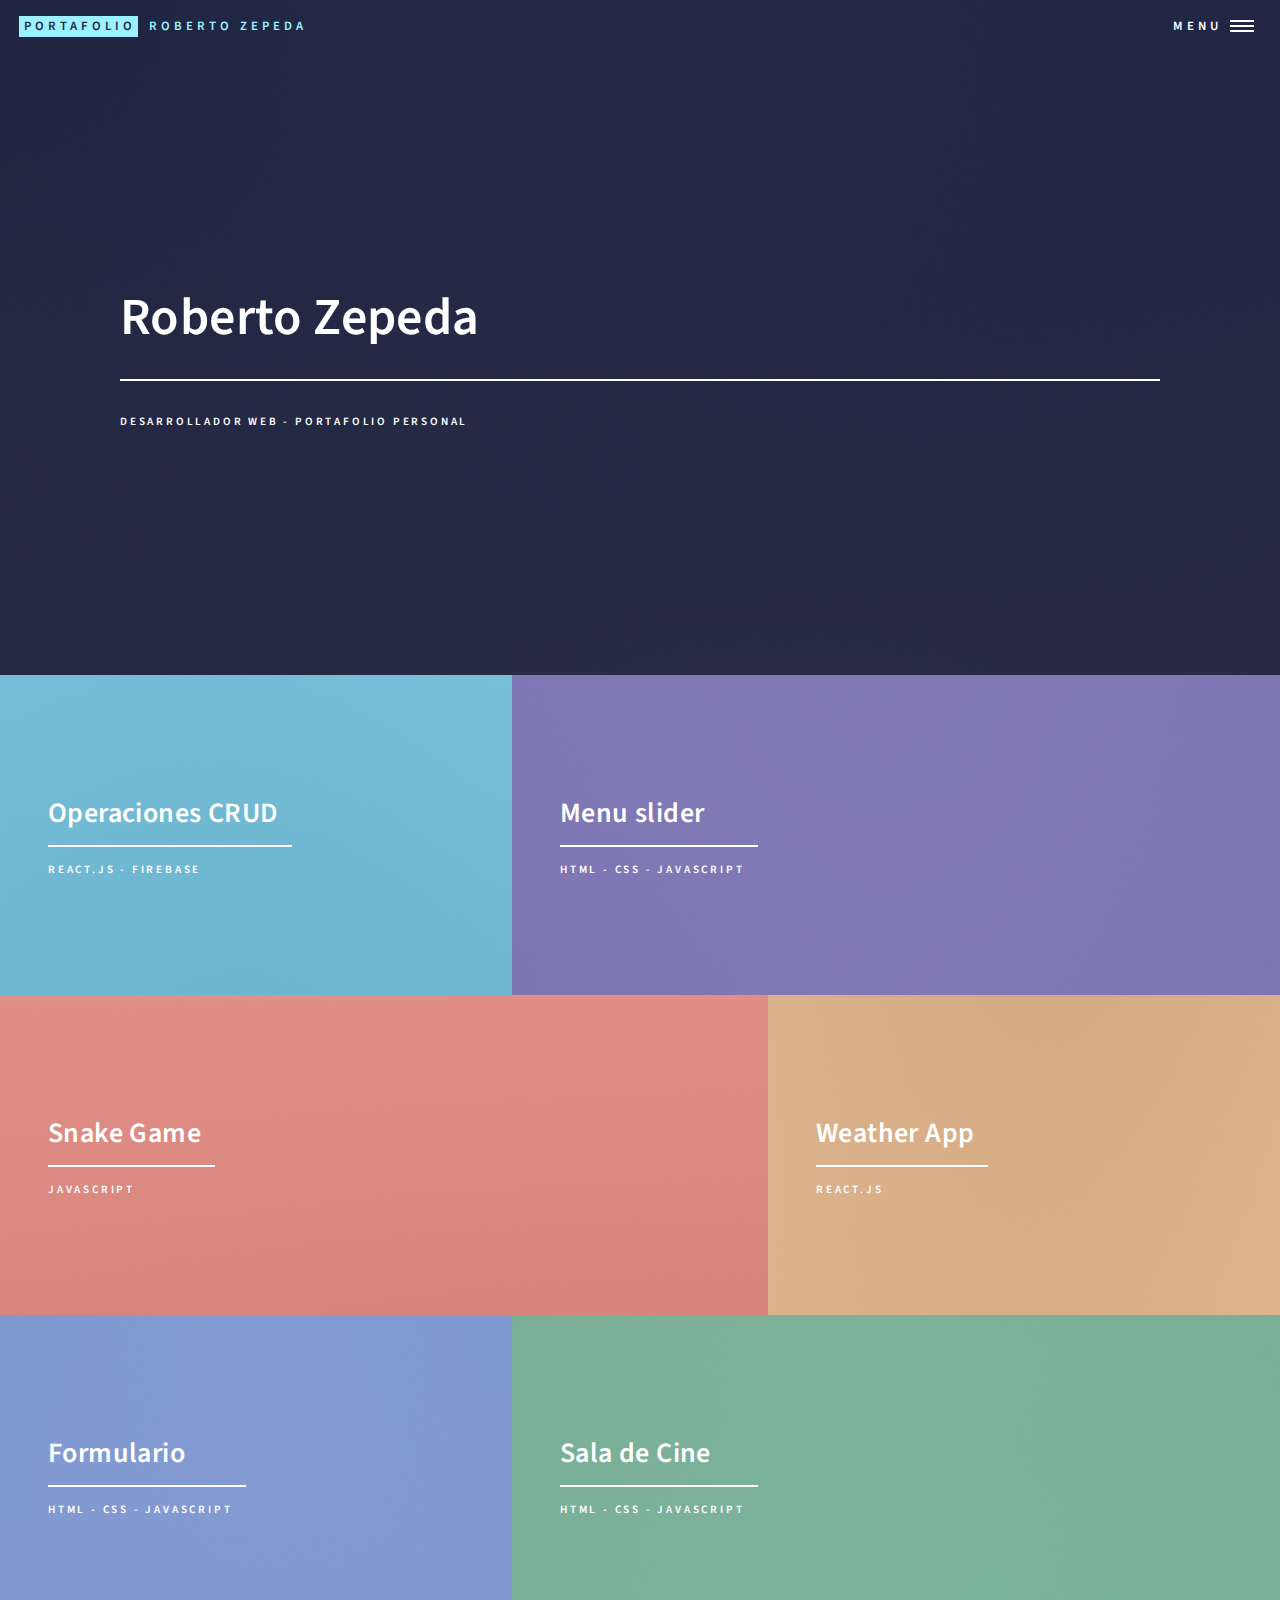
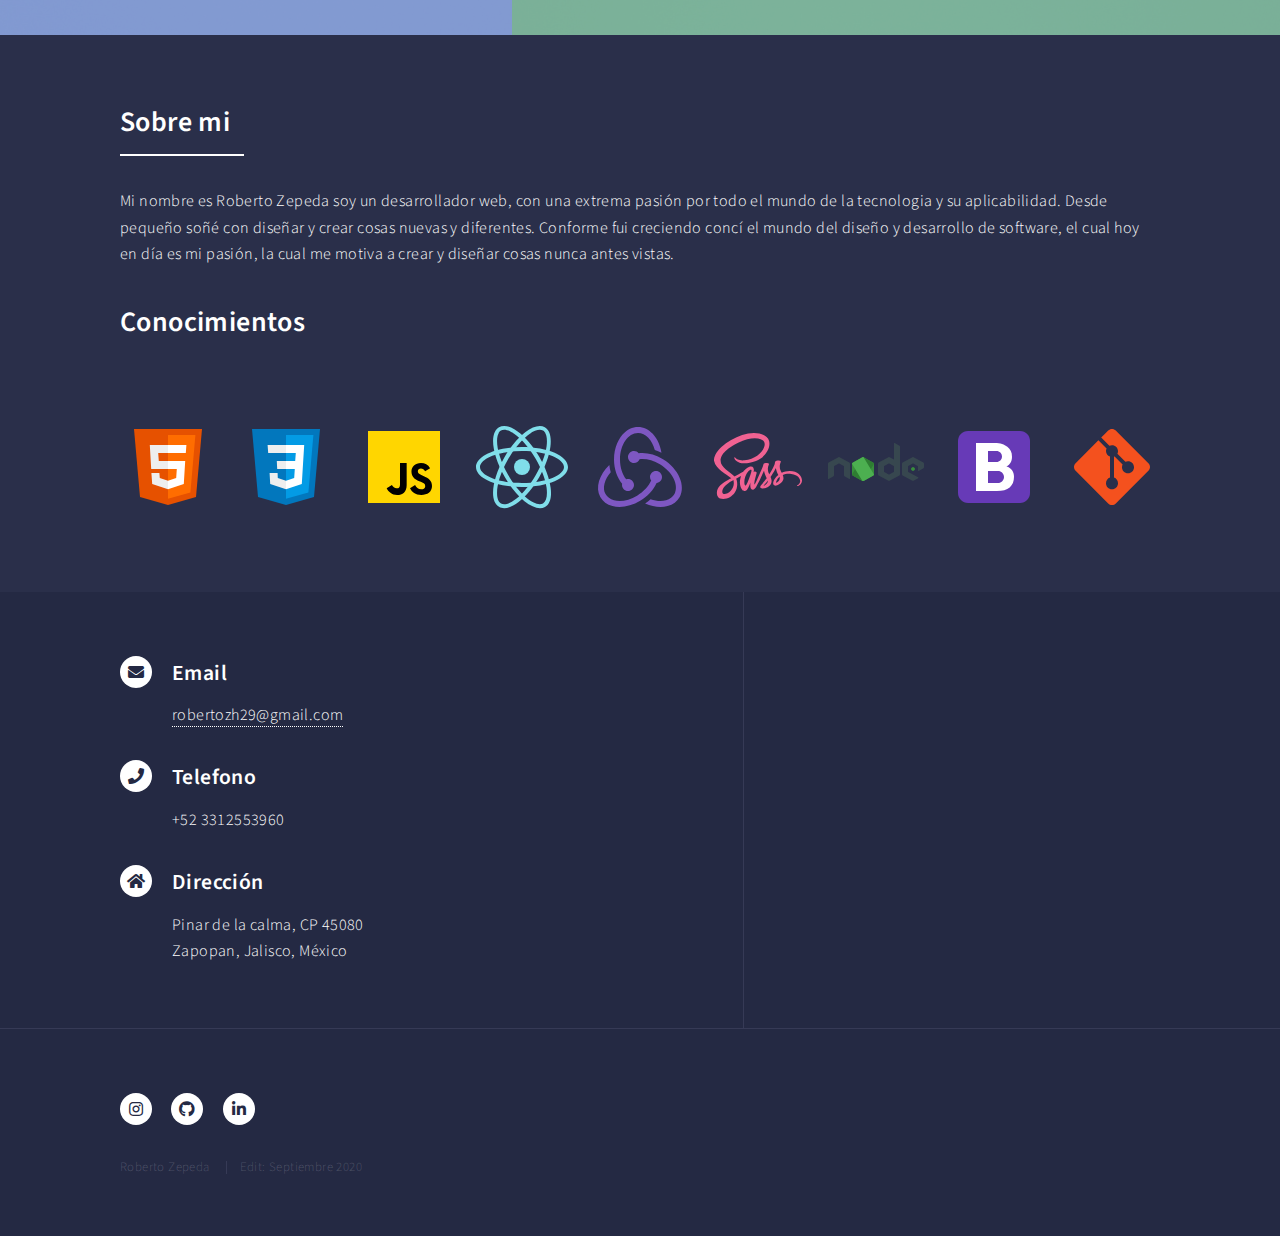
==== commit b330a01d: "se remplazo proyecto CRUD por el nuevo hecho en react" ====
--- a/index.html
+++ b/index.html
@@ -57,9 +57,9 @@
 						<img src="images/pic01.jpg" alt="" />
 					</span>
 					<header class="major">
-						<h3><a href="https://robertozh29.github.io/CRUD/" target="_blank" class="link">Operaciones
+						<h3><a href="https://crud-da10d.web.app/" target="_blank" class="link">Operaciones
 								CRUD</a></h3>
-						<p>Jquery - Firebase</p>
+						<p>React.js - Firebase</p>
 					</header>
 				</article>
 				<article>
